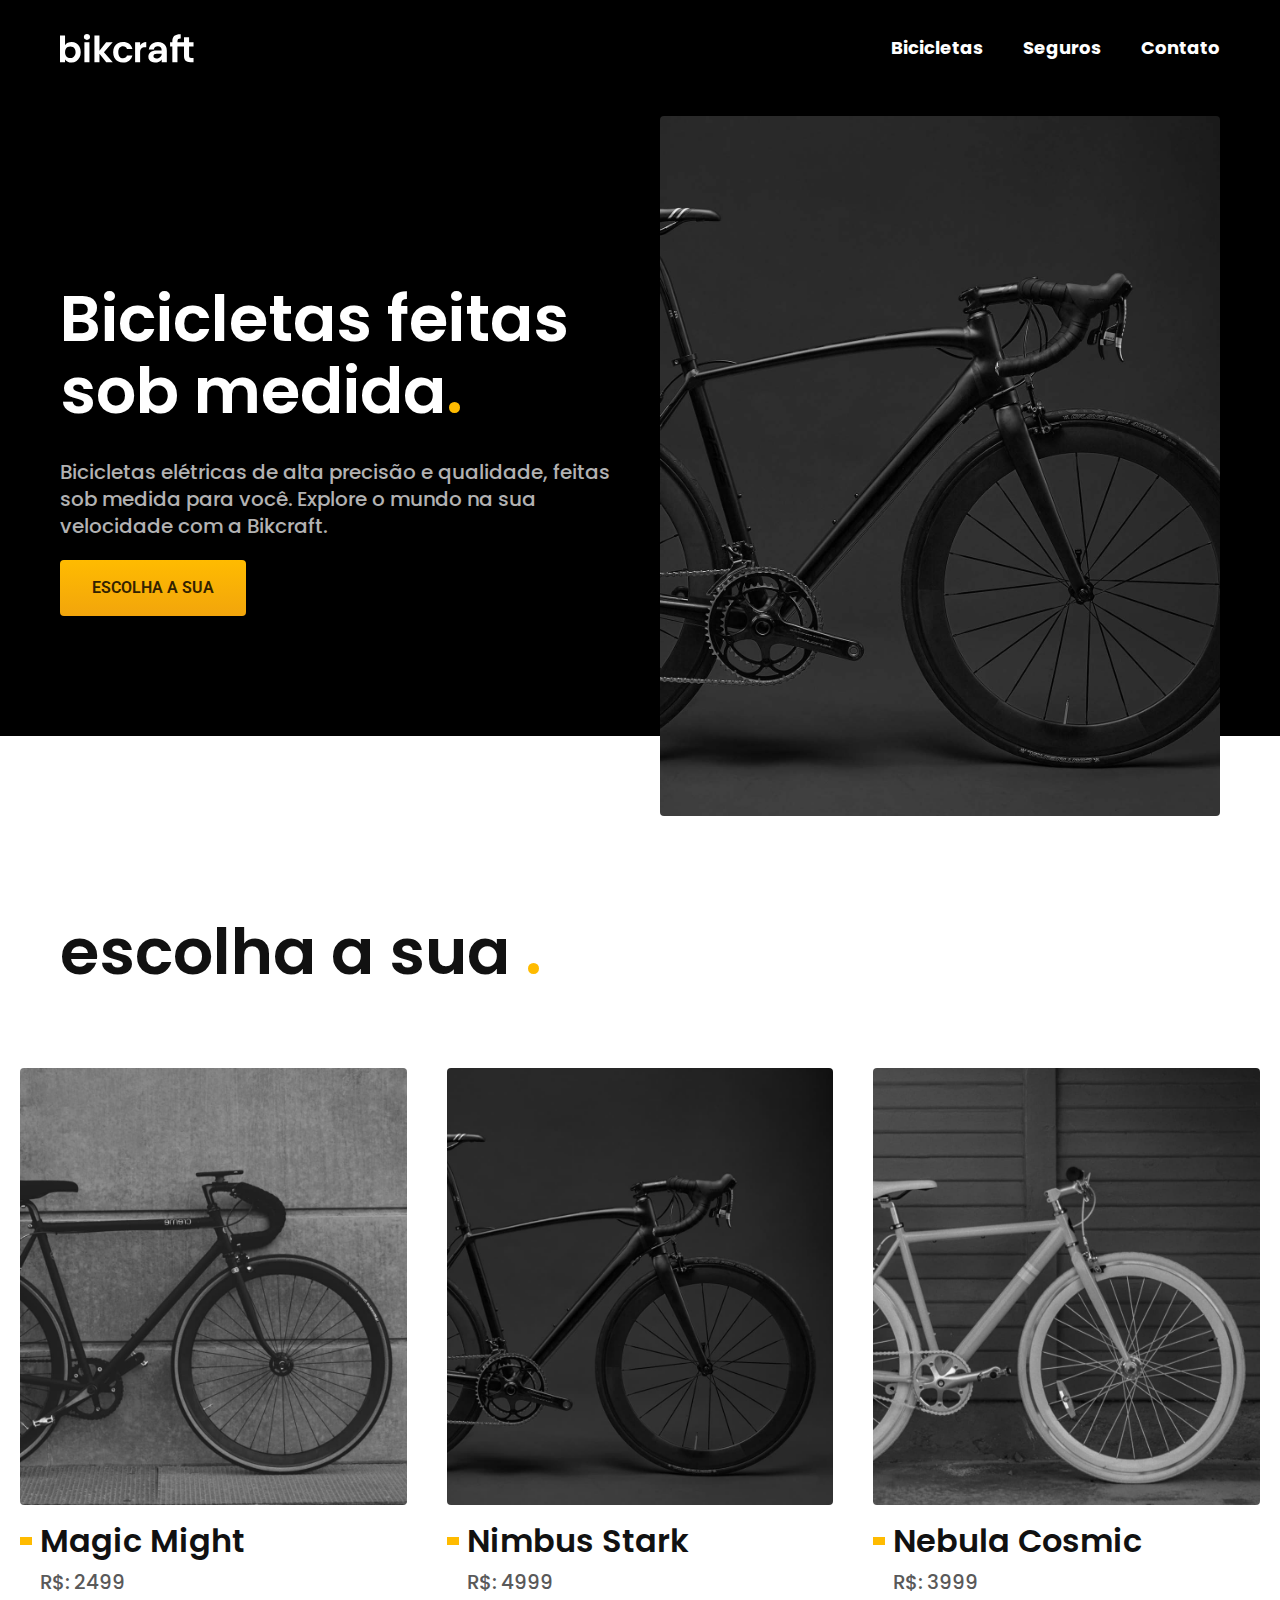
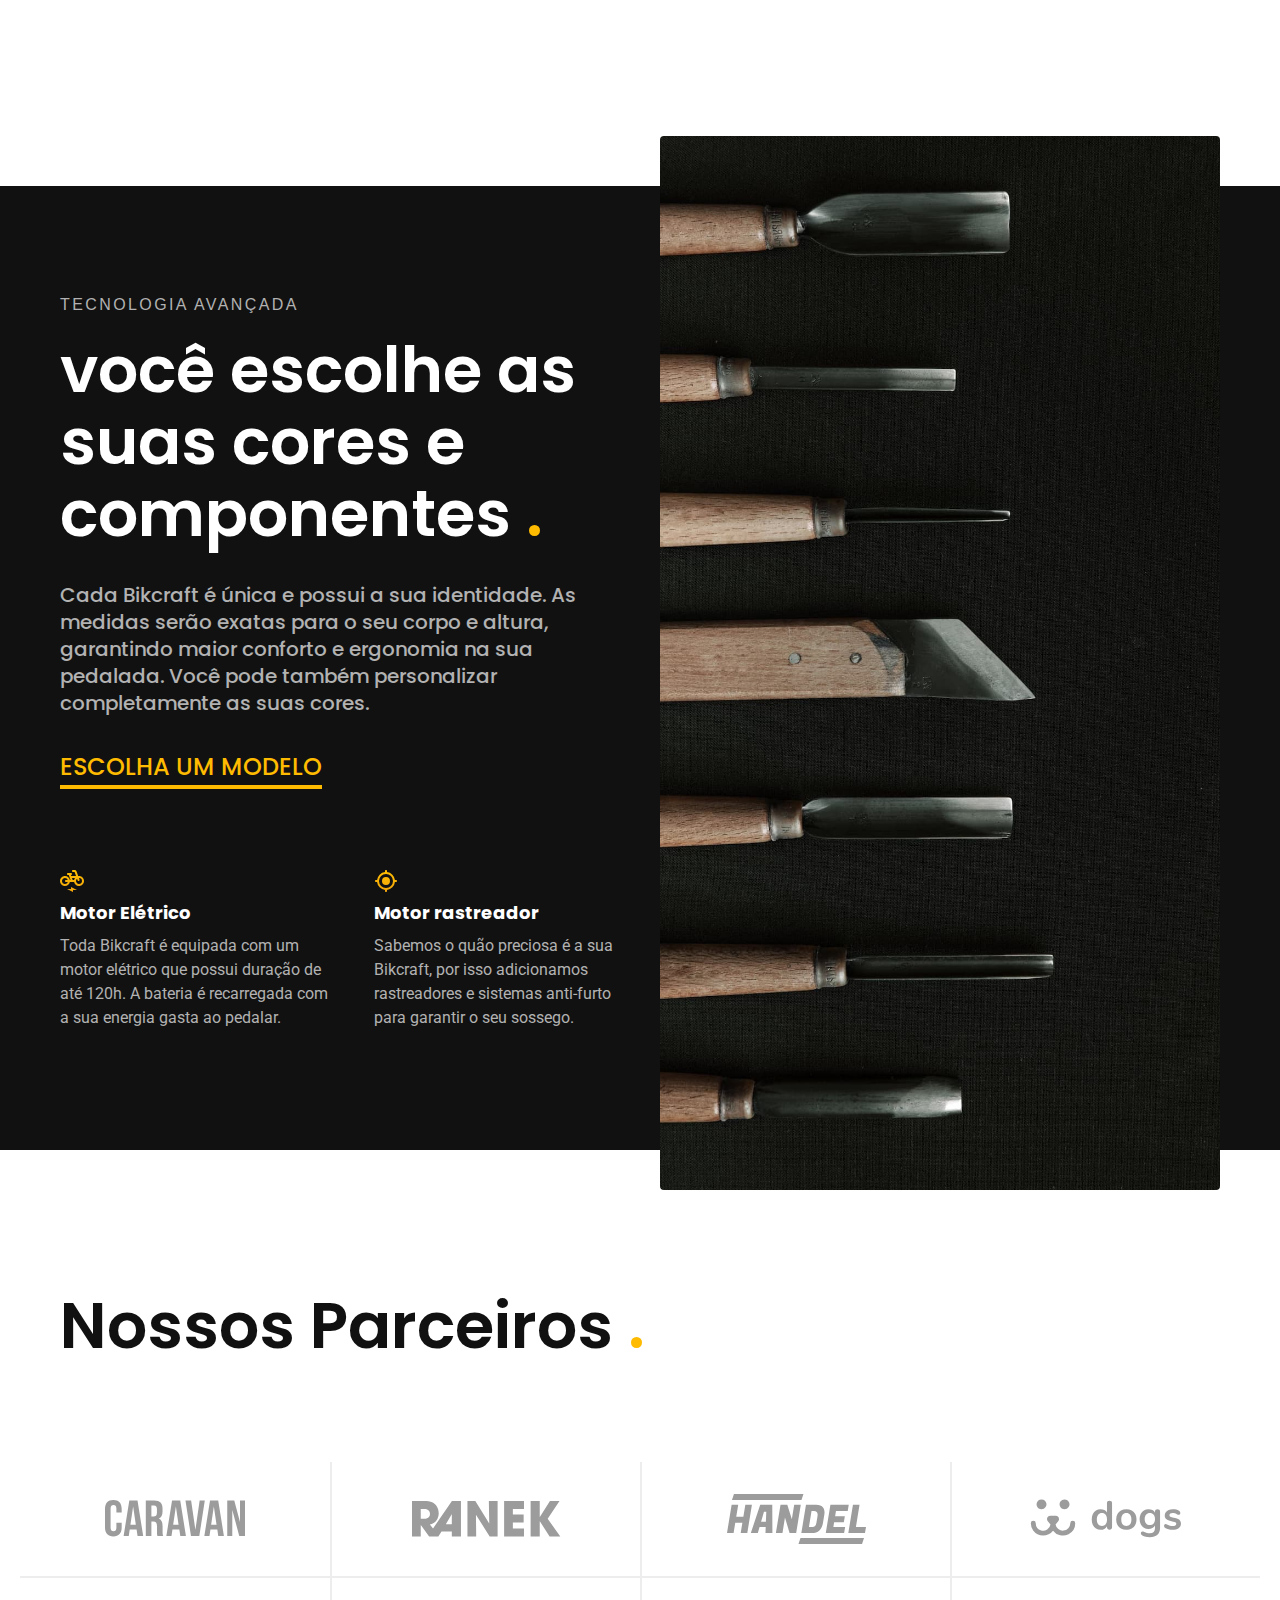
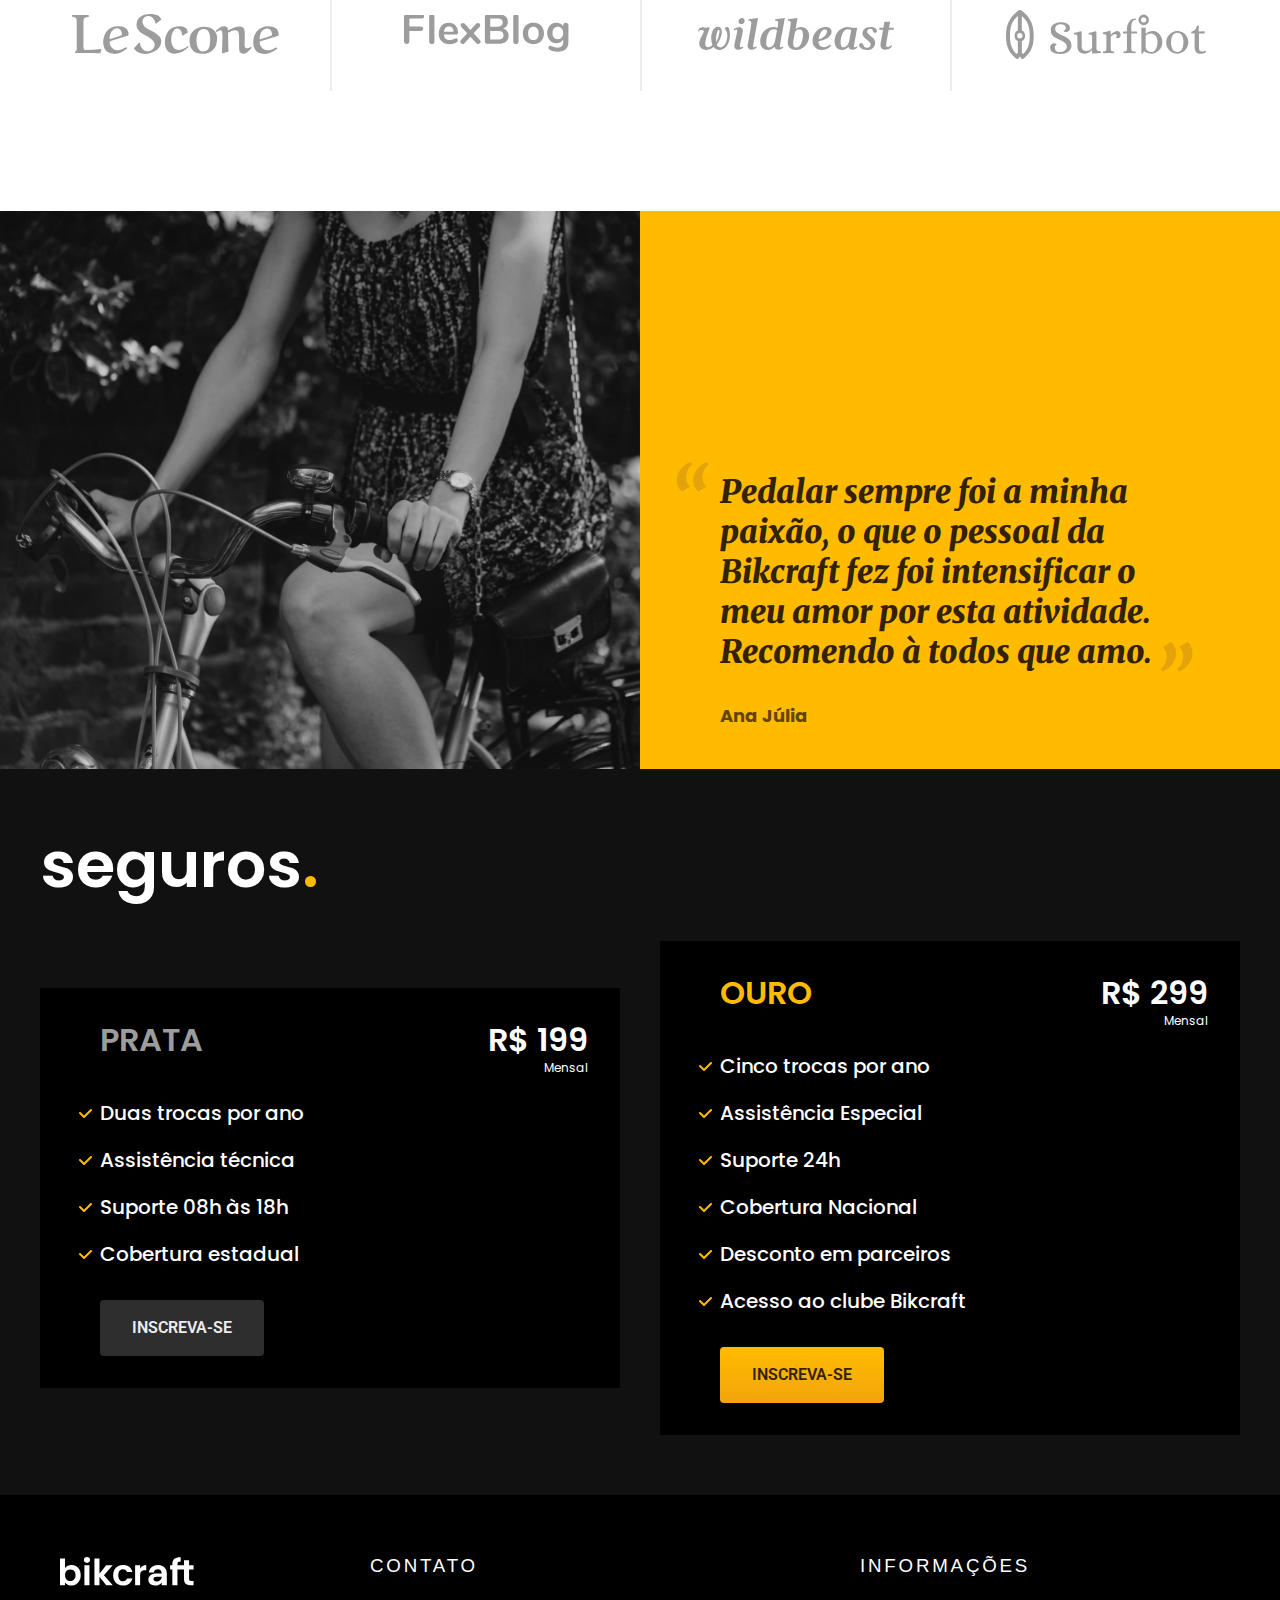
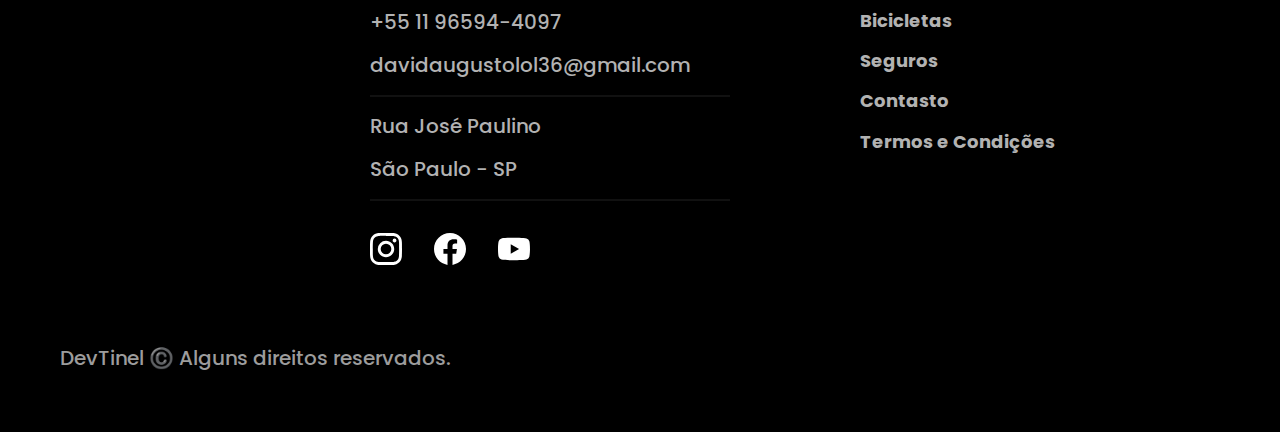
==== index.html @ 31e57b33 "att" ====
<!DOCTYPE html>
  <html lang="pt-BR">
    <head>
      <meta charset="UTF-8" />
      <meta http-equiv="X-UA-Compatible" content="IE=edge" />
      <meta
        name="description"
        content="Bicicletas elétricas de alta precisão e qualidade, feitas sob medida para você. Explore o mundo na sua velocidade com a Bikcraft."
      />
      <meta name="viewport" content="width=device-width, initial-scale=1.0" />
      <title>Bikcraft - Bicicletas Elétricas</title>
      <link rel="stylesheet" href="./css/index.css" />
      <link rel="preconnect" href="https://fonts.googleapis.com" />
      <link rel="preconnect" href="https://fonts.gstatic.com" crossorigin />
      <link
        href="https://fonts.googleapis.com/css2?family=BhuTuka+Expanded+One&family=Fira+Sans:wght@400;700&family=Poppins:wght@400;600&family=Roboto:wght@400;500&family=Sansita+Swashed:wght@500&family=Work+Sans:wght@100&display=swap"
        rel="stylesheet"
      />
      <link rel="preconnect" href="https://fonts.googleapis.com" />
      <link rel="preconnect" href="https://fonts.gstatic.com" crossorigin />
      <link
        href="https://fonts.googleapis.com/css2?family=BhuTuka+Expanded+One&family=Fira+Sans:wght@400;700&family=Merriweather:ital,wght@1,900&family=Poppins:wght@400;600&family=Roboto:wght@400;500&family=Sansita+Swashed:wght@500&family=Work+Sans:wght@100&display=swap"
        rel="stylesheet"
      />
    </head>
    <body>
      <header class="header-bg">
        <div class="header container">
          <a href="index.html"><img src="img/bikcraft.svg" alt="Bikcraft" /></a>
          <nav aria-label="primaria">
            <ul class="header-menu font-1-m cor-0">
              <li><a href="./bicicletas.html">Bicicletas</a></li>
              <li><a href="./seguros.html">Seguros</a></li>
              <li><a href="./contato.html">Contato</a></li>
            </ul>
          </nav>
        </div>
      </header>

    <main class="introducao-bg">
      <div class="introducao container">
        <div class="introducao-conteudo">
          <h1 class="font-1-xxl cor-0">
            Bicicletas feitas sob medida<span class="cor-p1">.</span>
          </h1>
          <p class="font-2-m cor-5">
            Bicicletas elétricas de alta precisão e qualidade, feitas sob medida
            para você. Explore o mundo na sua velocidade com a Bikcraft.
          </p>
          <a class="botao" href="./bicicletas.html">Escolha a sua</a>
        </div>
        <div>
          <img
            src="./img/fotos/introducao.jpg"
            alt="bicicleta elátrica preta"
          />
        </div>
      </div>
    </main>

    <article class="bicicletas-lista">
      <h2 class="font-1-xxl container">
        escolha a sua <span class="cor-p1">.</span>
      </h2>
      <div class="bicicletas-lista-items">
        <ul>
          <a href="./bicicletas/magic.html">
            <li>
              <img src="./img/bicicletas/magic-home.jpg" alt="bike preta" />
            </li>
            <h3 class="font-1-xl">Magic Might</h3>
            <span class="font-2-m cor-8">R$: 2499</span>
          </a>
        </ul>
        <ul>
          <a href="./bicicletas/nimbus.html">
            <li>
              <img src="img/bicicletas/nimbus-home.jpg" alt="bike preta" />
            </li>
            <h3 class="font-1-xl">Nimbus Stark</h3>
            <span class="font-2-m cor-8">R$: 4999</span>
          </a>
        </ul>
        <ul>
          <a href="./bicicletas/nebula.html">
            <li>
              <img src="./img/bicicletas/nebula-home.jpg" alt="bike preta" />
            </li>
            <h3 class="font-1-xl">Nebula Cosmic</h3>
            <span class="font-2-m cor-8">R$: 3999</span>
          </a>
        </ul>
      </div>
    </article>

    <article class="tecnologia-bg">
      <div class="tecnologia container">
        <div class="tecnologia-conteudo">
          <span class="font-2-l-b cor-5">TECNOLOGIA AVANÇADA</span>
          <h2 class="font-1-xxl cor-0">
            você escolhe as suas cores e componentes
            <span class="cor-p1">.</span>
          </h2>
          <p class="font-2-m cor-5">
            Cada Bikcraft é única e possui a sua identidade. As medidas serão
            exatas para o seu corpo e altura, garantindo maior conforto e
            ergonomia na sua pedalada. Você pode também personalizar
            completamente as suas cores.
          </p>
          <a class="link" href="./biciletas.html">ESCOLHA UM MODELO</a>
          <div class="tecnologia-vantagens">
            <div>
              <img src="./img/icones/eletrica.svg" alt="" />
              <h3 class="font-1-m cor-0">Motor Elétrico</h3>
              <p class="font-2-s cor-5">
                Toda Bikcraft é equipada com um motor elétrico que possui
                duração de até 120h. A bateria é recarregada com a sua energia
                gasta ao pedalar.
              </p>
            </div>
            <div>
              <img src="./img/icones/rastreador.svg" alt="" />
              <h3 class="font-1-m cor-0">Motor rastreador</h3>
              <p class="font-2-s cor-5">
                Sabemos o quão preciosa é a sua Bikcraft, por isso adicionamos
                rastreadores e sistemas anti-furto para garantir o seu sossego.
              </p>
            </div>
          </div>
        </div>
        <div class="tecnologia-imagem">
          <img src="./img/fotos/tecnologia.jpg" alt="" />
        </div>
      </div>
    </article>

    <section class="parceiros" aria-label="nossos parceiros">
      <h2 class="font-1-xxl container">
        Nossos Parceiros <span class="cor-p1">.</span>
      </h2>
      <ul class="parceiros">
        <li><img src="img/parceiros/caravan.svg" alt="caravan" /></li>
        <li><img src="img/parceiros/ranek.svg" alt="ranek" /></li>
        <li><img src="img/parceiros/handel.svg" alt="handel" /></li>
        <li><img src="img/parceiros/dogs.svg" alt="dogs" /></li>
        <li><img src="img/parceiros/lescone.svg" alt="lescone" /></li>
        <li><img src="img/parceiros/flexblog.svg" alt="flexblog" /></li>
        <li><img src="img/parceiros/wildbeast.svg" alt="wildbeast" /></li>
        <li><img src="img/parceiros/surfbot.svg" alt="surfbot" /></li>
      </ul>
    </section>

    <section aria-label="Depoimento">
      <div class="depoimento">
        <img
          src="img/fotos/depoimento.jpg"
          alt="Pessoa pedalando uma bicileta bikcraft"
        />
        <div class="depoimento-conteudo">
          <blockquote class="font-1-xl cor-p5">
            <p>
              Pedalar sempre foi a minha paixão, o que o pessoal da Bikcraft fez
              foi intensificar o meu amor por esta atividade. Recomendo à todos
              que amo.
            </p>
          </blockquote>
          <span class="font-1-m-b cor-p4">Ana Júlia</span>
        </div>
      </div>
    </section>

    <article class="seguros-bg">
      <div class="seguros container">
        <h2 class="font-1-xxl cor-0">seguros<span class="cor-p1">.</span></h2>
        <div class="seguros-item">
          <h3 class="font-1-xl cor-6">PRATA</h3>
          <span class="font-1-xl cor-0"
            >R$ 199 <span class="font-1-xs">Mensal</span></span
          >
          <ul class="font-2-m cor-0">
            <li>Duas trocas por ano</li>
            <li>Assistência técnica</li>
            <li>Suporte 08h às 18h</li>
            <li>Cobertura estadual</li>
          </ul>
          <a class="botao secundario" href="./orcamento.html">Inscreva-se</a>
        </div>
        <div class="seguros-item">
          <h3 class="font-1-xl cor-p1">OURO</h3>
          <span class="font-1-xl cor-0"
            >R$ 299 <span class="font-1-xs">Mensal</span></span
          >
          <ul class="font-2-m cor-0">
            <li>Cinco trocas por ano</li>
            <li>Assistência Especial</li>
            <li>Suporte 24h</li>
            <li>Cobertura Nacional</li>
            <li>Desconto em parceiros</li>
            <li>Acesso ao clube Bikcraft</li>
          </ul>
          <a class="botao" href="./orcamento.html">Inscreva-se</a>
        </div>
      </div>
    </article>

    <footer class="footer-bg">
      <div div class="footer container">
        <img src="img/bikcraft.svg" alt="bikcraft" />

        <div class="footer-contato">
          <h3 class="font-2-l-b cor-0">Contato</h3>
          <ul class="cor-5 font-2-m">
            <li><a href="tel:+5511965944097">+55 11 96594-4097</a></li>
            <li>
              <a href="mailto:davidaugustolol36@gmail.com"
                >davidaugustolol36@gmail.com</a
              >
            </li>
            <li>Rua José Paulino</li>
            <li>São Paulo - SP</li>
          </ul>

          <div class="footer-redes">
            <a href="">
              <img src="./img/redes/instagram.svg" alt="instagram" />
            </a>
            <a href="">
              <img src="./img/redes/facebook.svg" alt="facebook" />
            </a>
            <a href="">
              <img src="./img/redes/youtube.svg" alt="youtube" />
            </a>
          </div>
        </div>
        
        <div class="footer-informacoes">
          <h3 class="font-2-l-b cor-0">Informações</h3>
          <nav>
            <ul class="font-1-m cor-5">
              <li><a href=".bicicletas.html">Bicicletas</a></li>
              <li><a href="./seguros.html">Seguros</a></li>
              <li><a href="./contato.html">Contasto</a></li>
              <li><a href="./termos.html">Termos e Condições</a></li>
              
            </ul>
          </nav>
        </div>
        <p class="font-2-m cor-6 footer-copy">
          DevTinel ©️ Alguns direitos reservados.
        </p>
      </div>    
    </footer>
  </body>
</html>
---- css/index.css ----
/* resets globais */
@import "./global/global.css";

@import "./ultilitarios/tipografia.css";

/* css header */
@import "global/header.css";

/* css introdução */
@import "./home/introducao.css";

/* css componentes */
@import "./ultilitarios/componentes.css";

@import "./ultilitarios/cores.css";

@import "./bicicletas/bicibletas-lista.css";

@import "./home/tecnologia.css";

@import "./home/parceiros.css";

@import "./home/depoimento.css";

@import "./seguros/seguros.css";

@import "./global/footer.css";

@import "./termos/termos.css";

@import "./bicicletas/bicicletas.css";
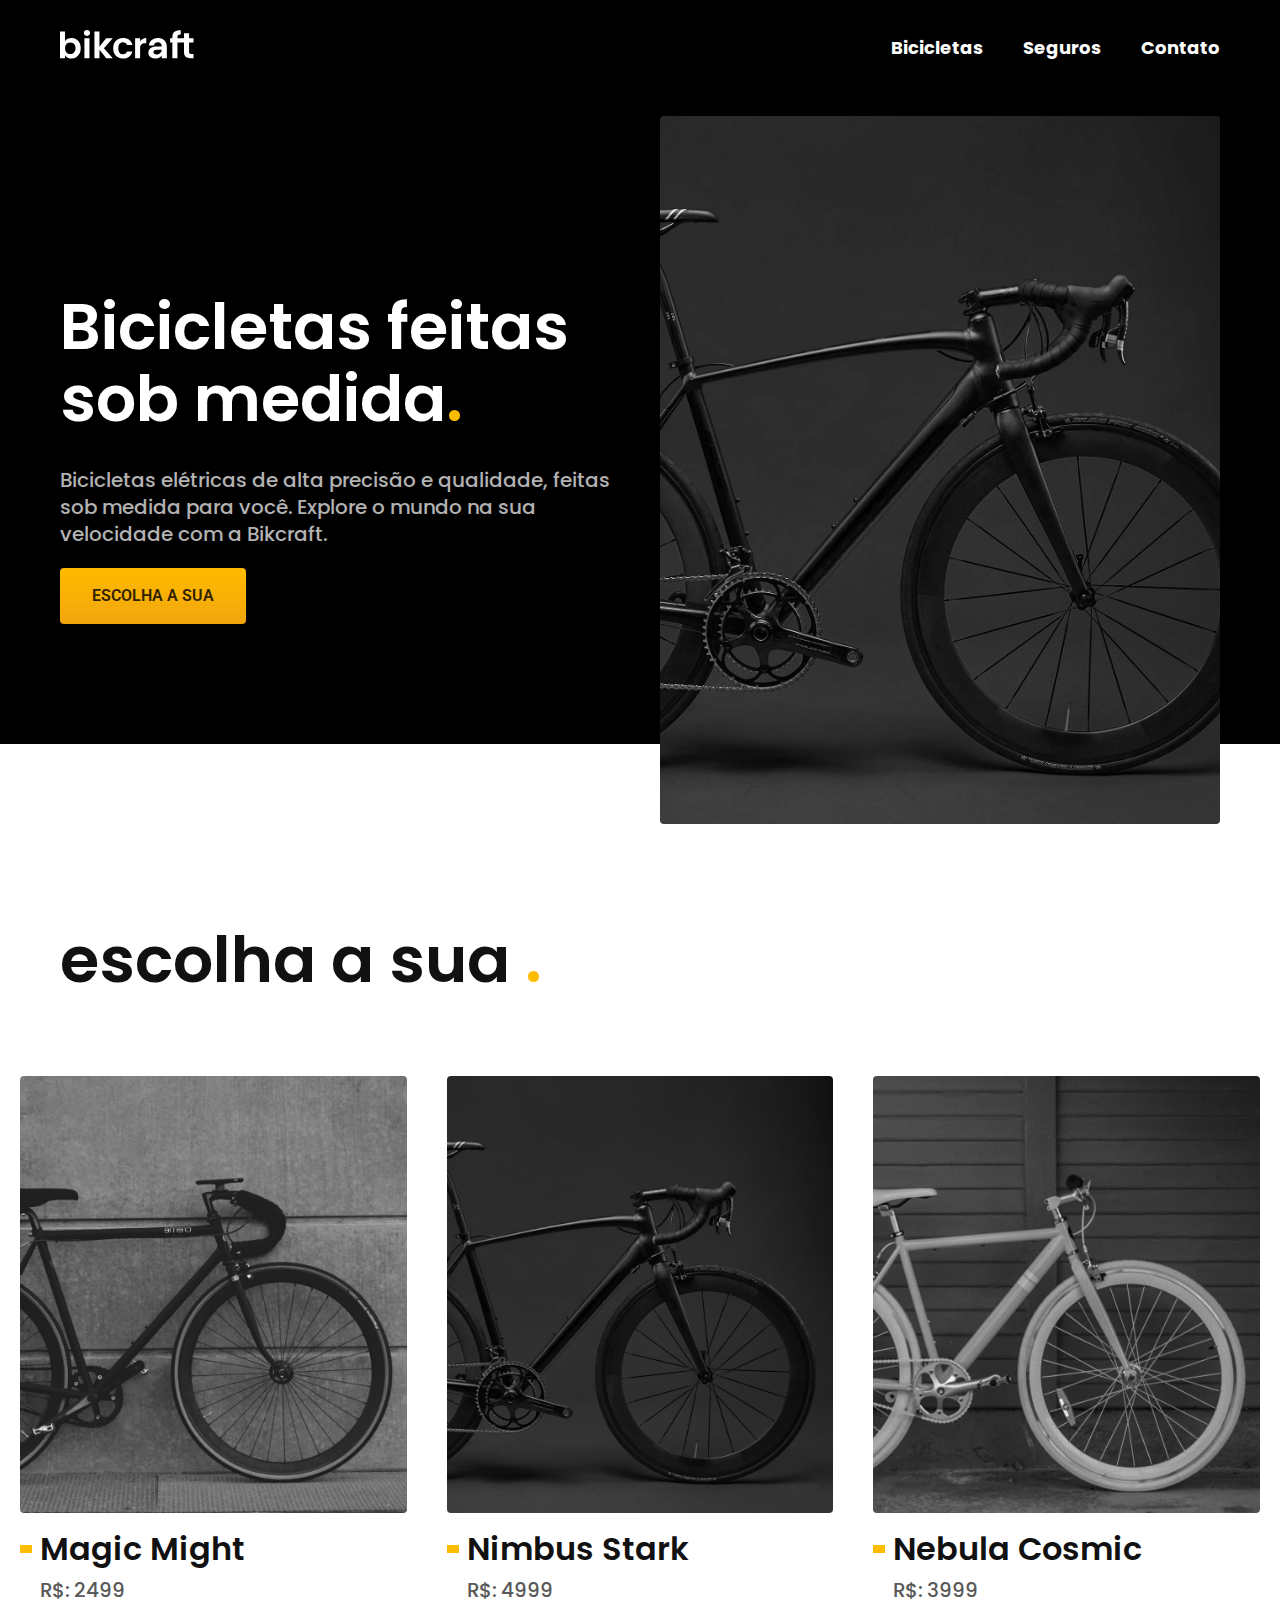
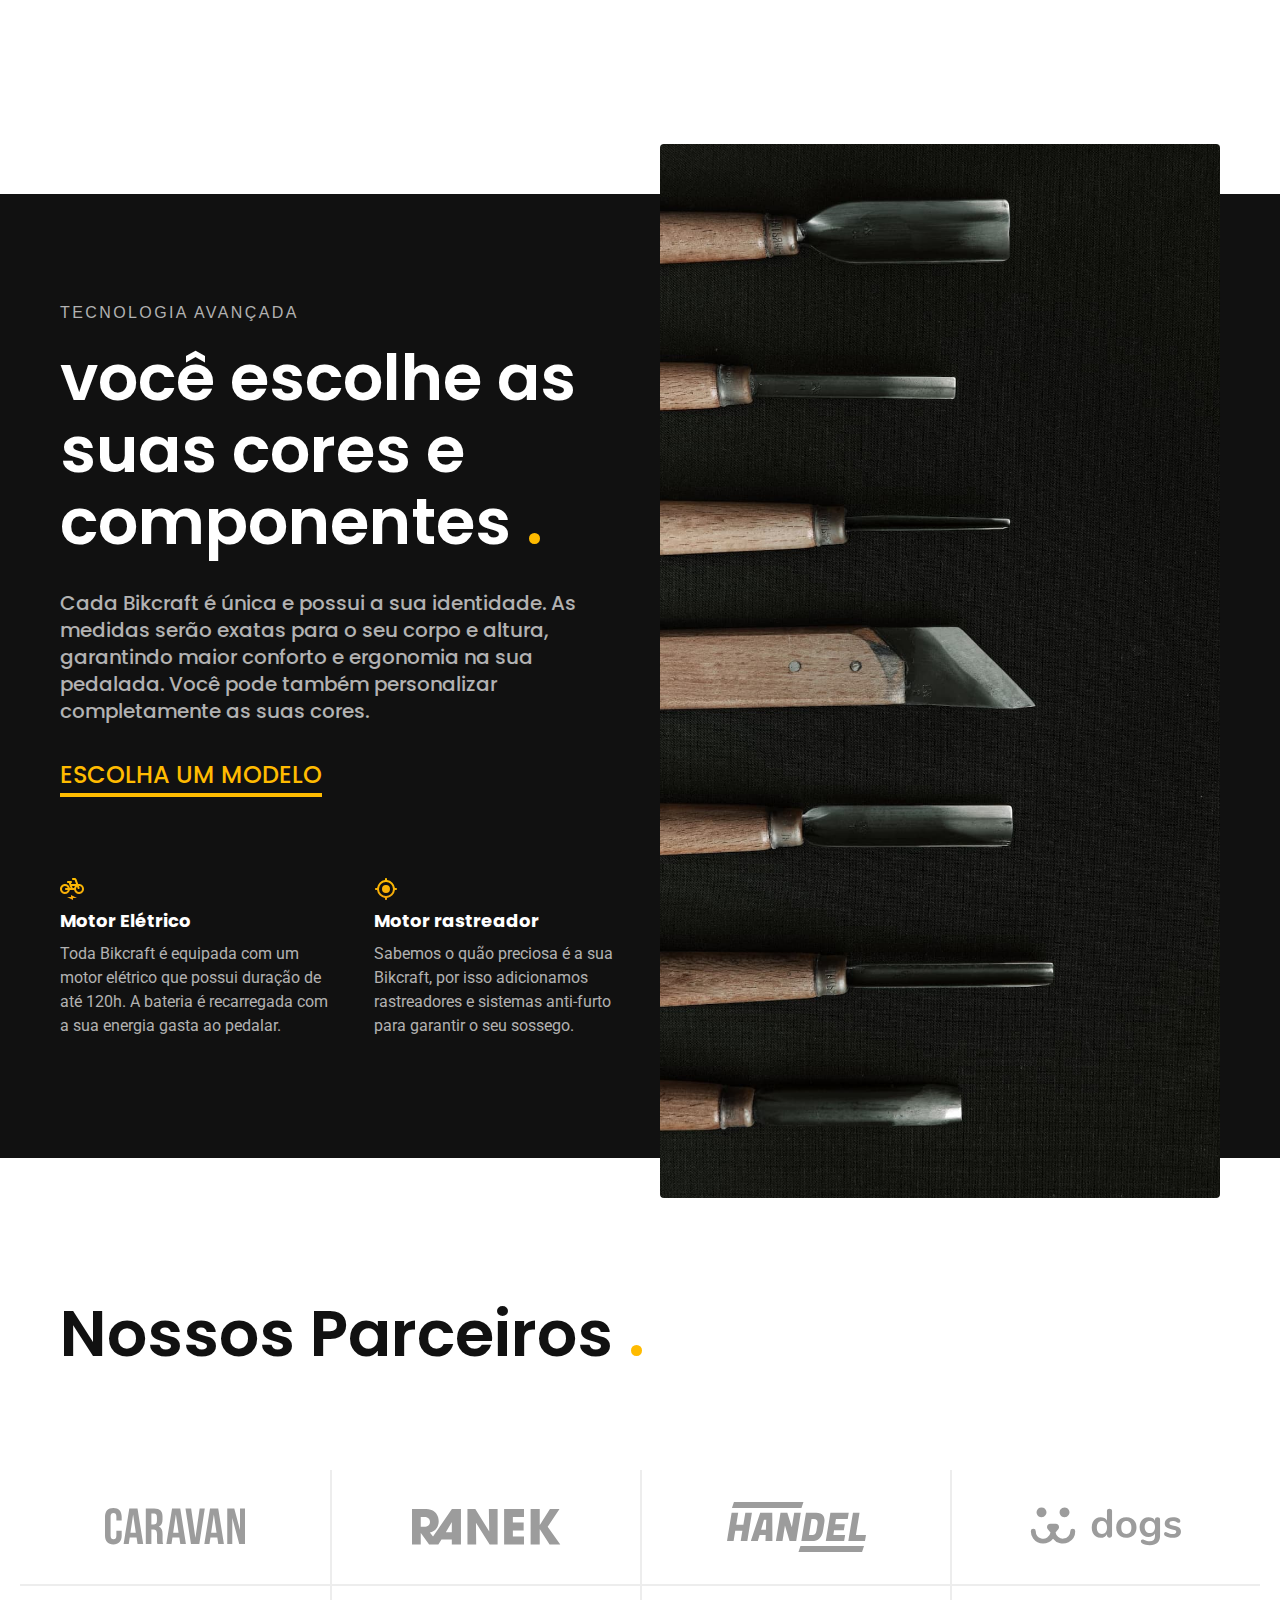
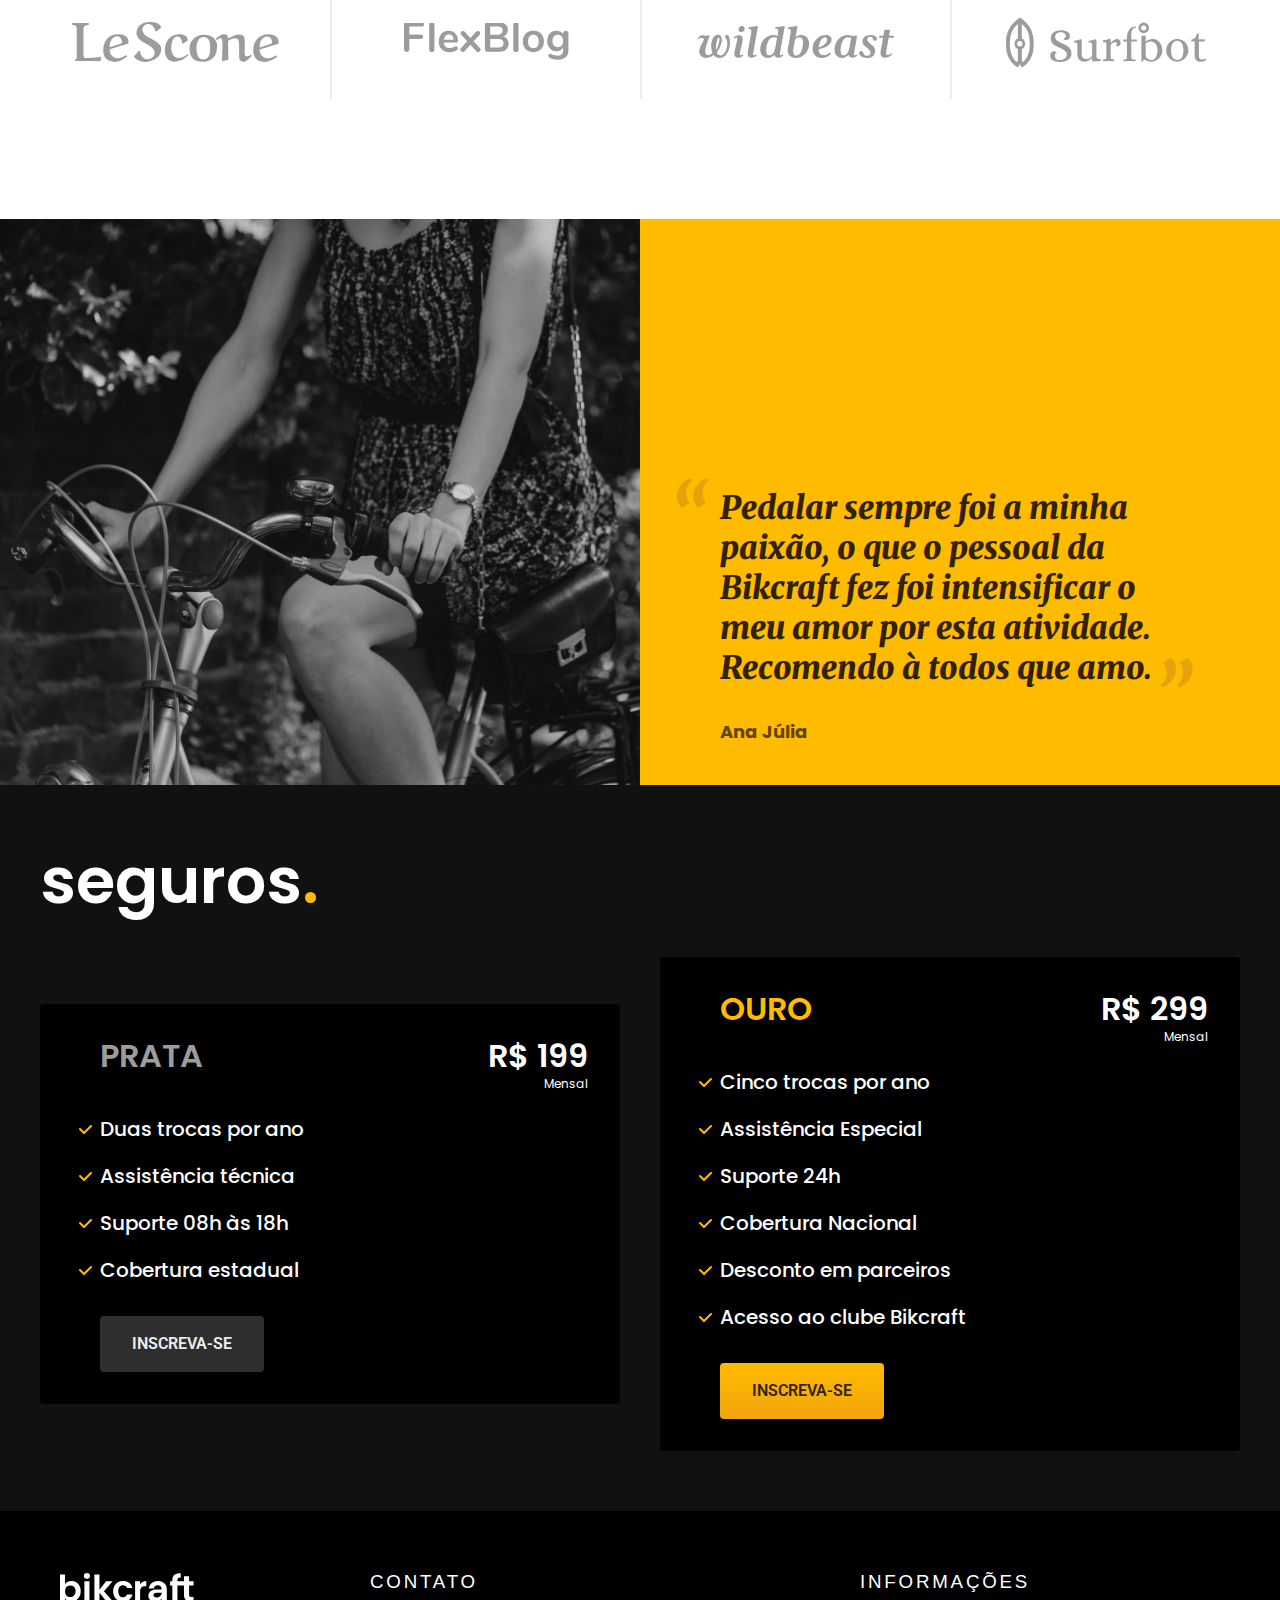
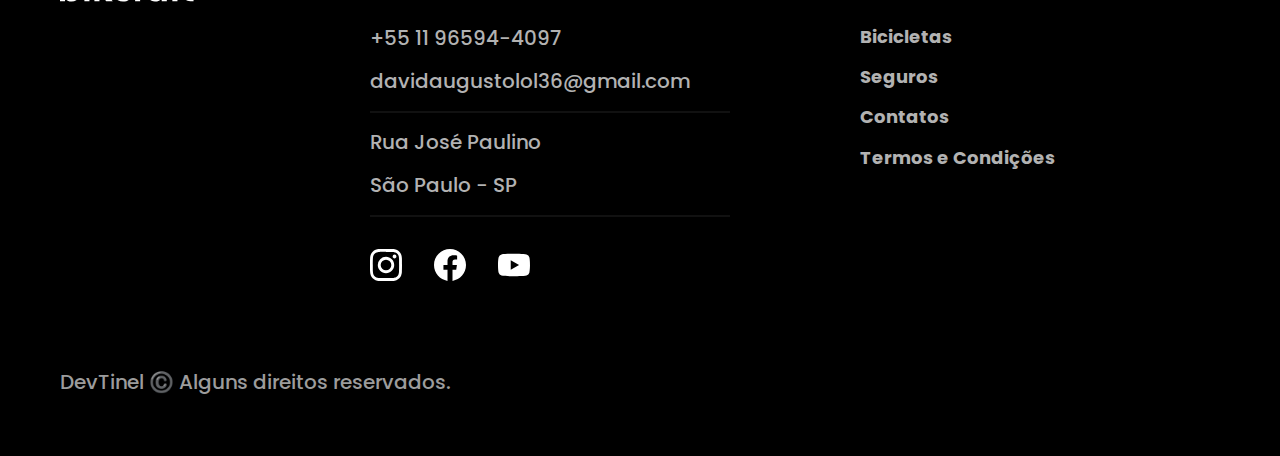
==== commit b30d8b41: "bicicleta" ====
--- a/index.html
+++ b/index.html
@@ -237,9 +237,9 @@
           <h3 class="font-2-l-b cor-0">Informações</h3>
           <nav>
             <ul class="font-1-m cor-5">
-              <li><a href=".bicicletas.html">Bicicletas</a></li>
+              <li><a href="bicicletas.html">Bicicletas</a></li>
               <li><a href="./seguros.html">Seguros</a></li>
-              <li><a href="./contato.html">Contasto</a></li>
+              <li><a href="./contato.html">Contatos</a></li>
               <li><a href="./termos.html">Termos e Condições</a></li>
               
             </ul>
--- a/css/index.css
+++ b/css/index.css
@@ -29,3 +29,9 @@
 @import "./termos/termos.css";
 
 @import "./bicicletas/bicicletas.css";
+
+@import "seguros/vantagens.css";
+
+@import "seguros/perguntas.css";
+
+@import "../css/bicicleta/bicicleta.css"
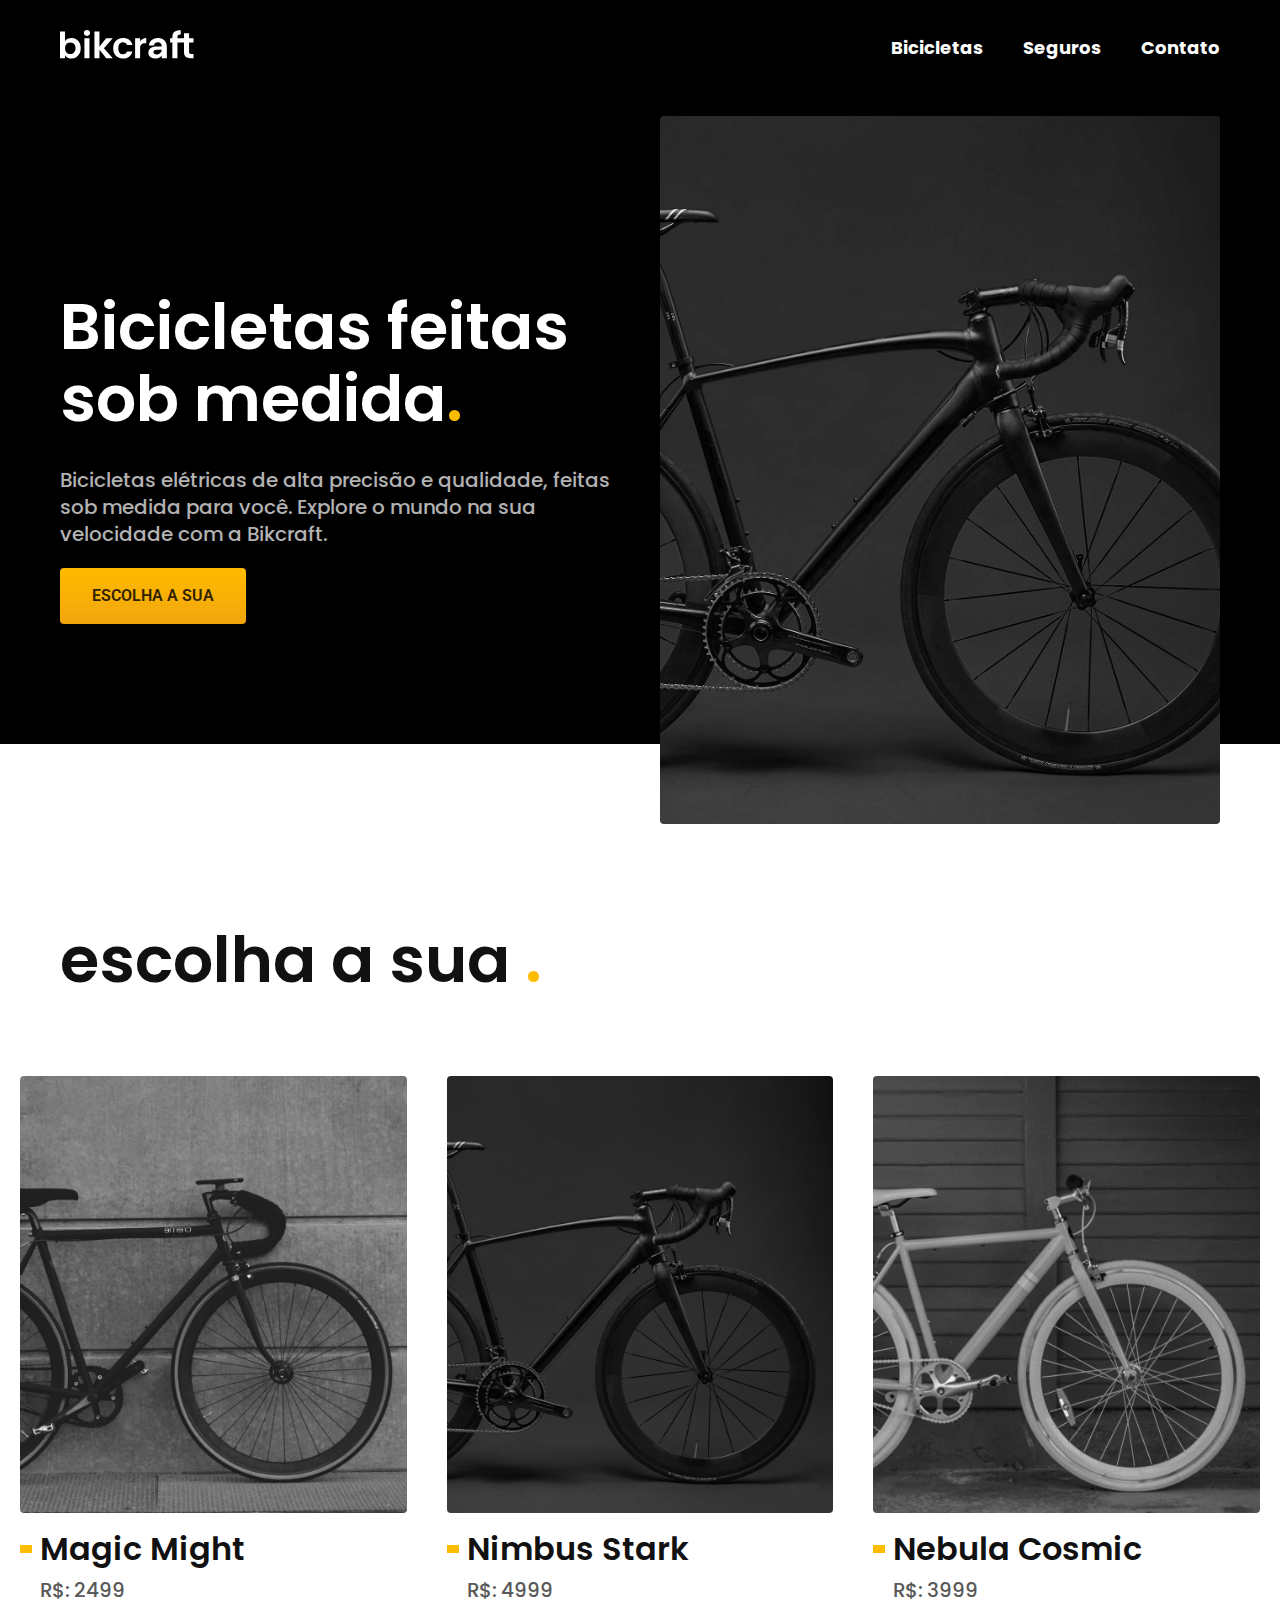
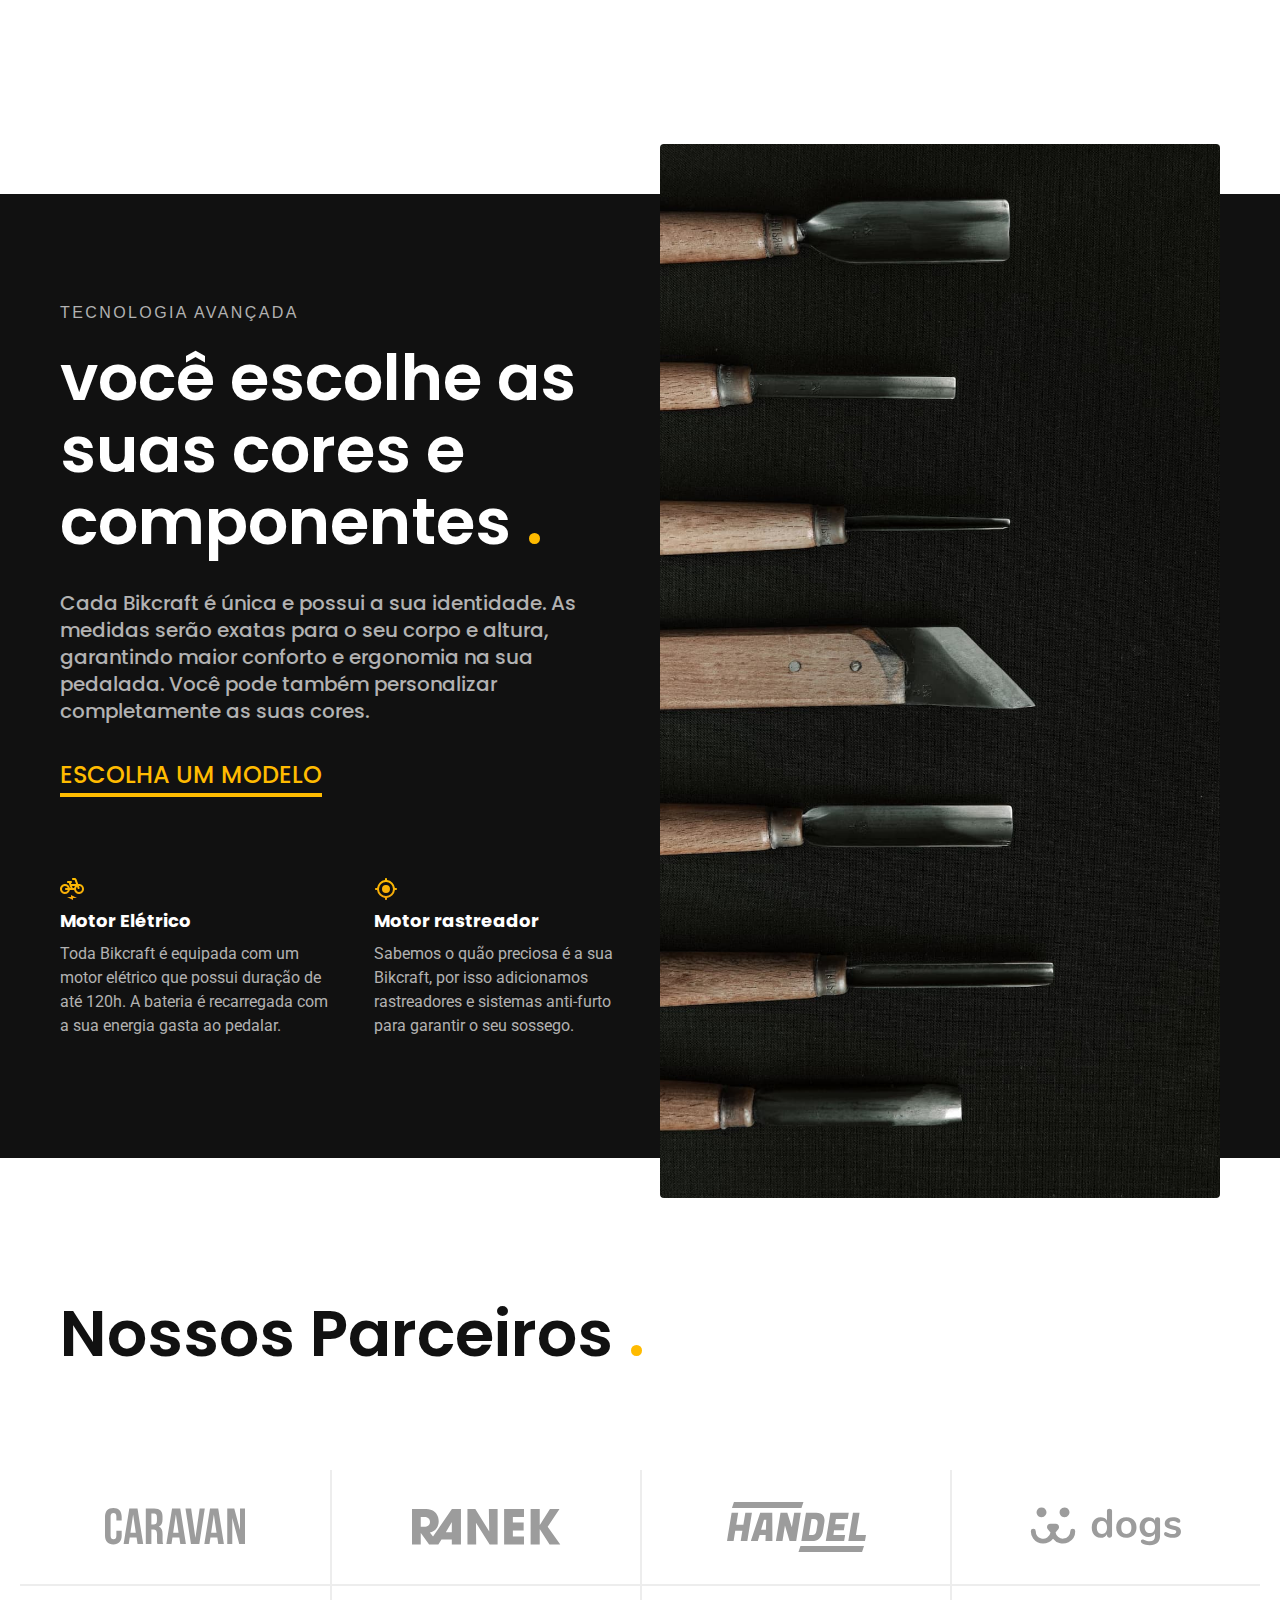
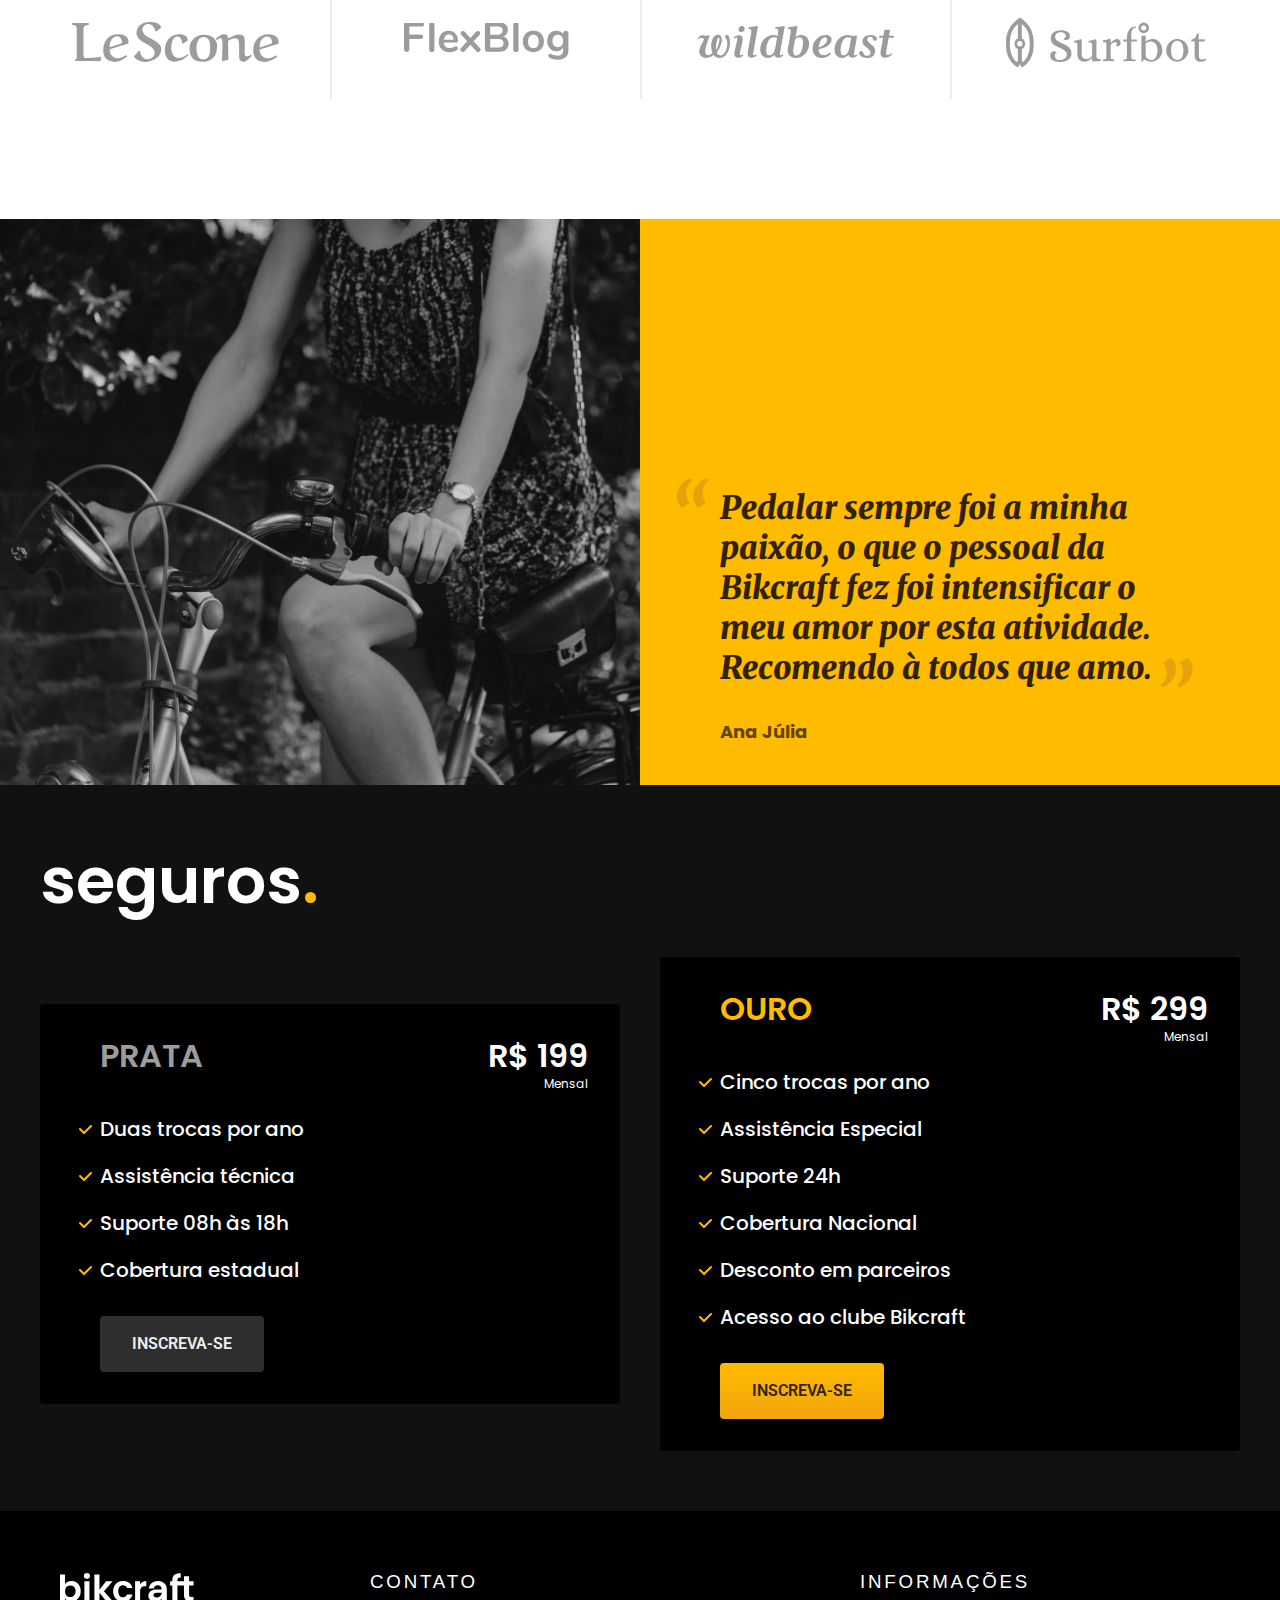
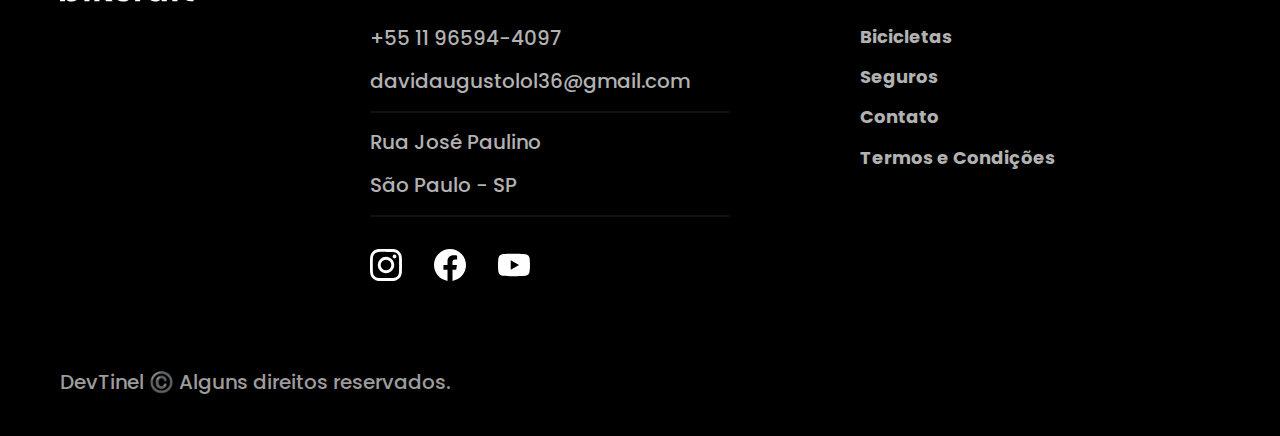
==== commit 3fb9aacb: "contato" ====
--- a/index.html
+++ b/index.html
@@ -64,7 +64,7 @@
       </h2>
       <div class="bicicletas-lista-items">
         <ul>
-          <a href="./bicicletas/magic.html">
+          <a href="./bicibletas/magic.html">
             <li>
               <img src="./img/bicicletas/magic-home.jpg" alt="bike preta" />
             </li>
@@ -73,7 +73,7 @@
           </a>
         </ul>
         <ul>
-          <a href="./bicicletas/nimbus.html">
+          <a href="./bicibletas/nimbus.html">
             <li>
               <img src="img/bicicletas/nimbus-home.jpg" alt="bike preta" />
             </li>
@@ -82,9 +82,9 @@
           </a>
         </ul>
         <ul>
-          <a href="./bicicletas/nebula.html">
-            <li>
-              <img src="./img/bicicletas/nebula-home.jpg" alt="bike preta" />
+          <a href="./bicibletas/nebula.html">
+            <li>
+              <img src="./img/bicicletas/nebula-home.jpg" alt="bike branca" />
             </li>
             <h3 class="font-1-xl">Nebula Cosmic</h3>
             <span class="font-2-m cor-8">R$: 3999</span>
@@ -107,7 +107,7 @@
             ergonomia na sua pedalada. Você pode também personalizar
             completamente as suas cores.
           </p>
-          <a class="link" href="./biciletas.html">ESCOLHA UM MODELO</a>
+          <a class="link" href="./bicicletas.html">ESCOLHA UM MODELO</a>
           <div class="tecnologia-vantagens">
             <div>
               <img src="./img/icones/eletrica.svg" alt="" />
@@ -239,7 +239,7 @@
             <ul class="font-1-m cor-5">
               <li><a href="bicicletas.html">Bicicletas</a></li>
               <li><a href="./seguros.html">Seguros</a></li>
-              <li><a href="./contato.html">Contatos</a></li>
+              <li><a href="./contato.html">Contato</a></li>
               <li><a href="./termos.html">Termos e Condições</a></li>
               
             </ul>
--- a/css/index.css
+++ b/css/index.css
@@ -1,37 +1,36 @@
 /* resets globais */
 @import "./global/global.css";
-
-@import "./ultilitarios/tipografia.css";
-
-/* css header */
+@import "./global/footer.css";
 @import "global/header.css";
 
-/* css introdução */
-@import "./home/introducao.css";
+/* css componentes */
+@import "./ultilitarios/tipografia.css";
+@import "./ultilitarios/componentes.css";
+@import "./ultilitarios/cores.css";
+@import "./ultilitarios/formulario.css";
 
-/* css componentes */
-@import "./ultilitarios/componentes.css";
-
-@import "./ultilitarios/cores.css";
-
+/* bicicletas - listas */
 @import "./bicicletas/bicibletas-lista.css";
 
+/* Home */
+@import "./home/introducao.css";
 @import "./home/tecnologia.css";
-
 @import "./home/parceiros.css";
-
 @import "./home/depoimento.css";
 
-@import "./seguros/seguros.css";
-
-@import "./global/footer.css";
-
+/* termos */
 @import "./termos/termos.css";
 
+/* Bicicleta */
 @import "./bicicletas/bicicletas.css";
+@import "../css/bicicleta/bicicleta.css";
+@import "./bicicleta/seguro.css";
 
+/* seguros */
+@import "./seguros/seguros.css";
 @import "seguros/vantagens.css";
-
 @import "seguros/perguntas.css";
 
-@import "../css/bicicleta/bicicleta.css"
+/* contato */
+@import './contato/contato.css';
+@import './contato/lojas.css'
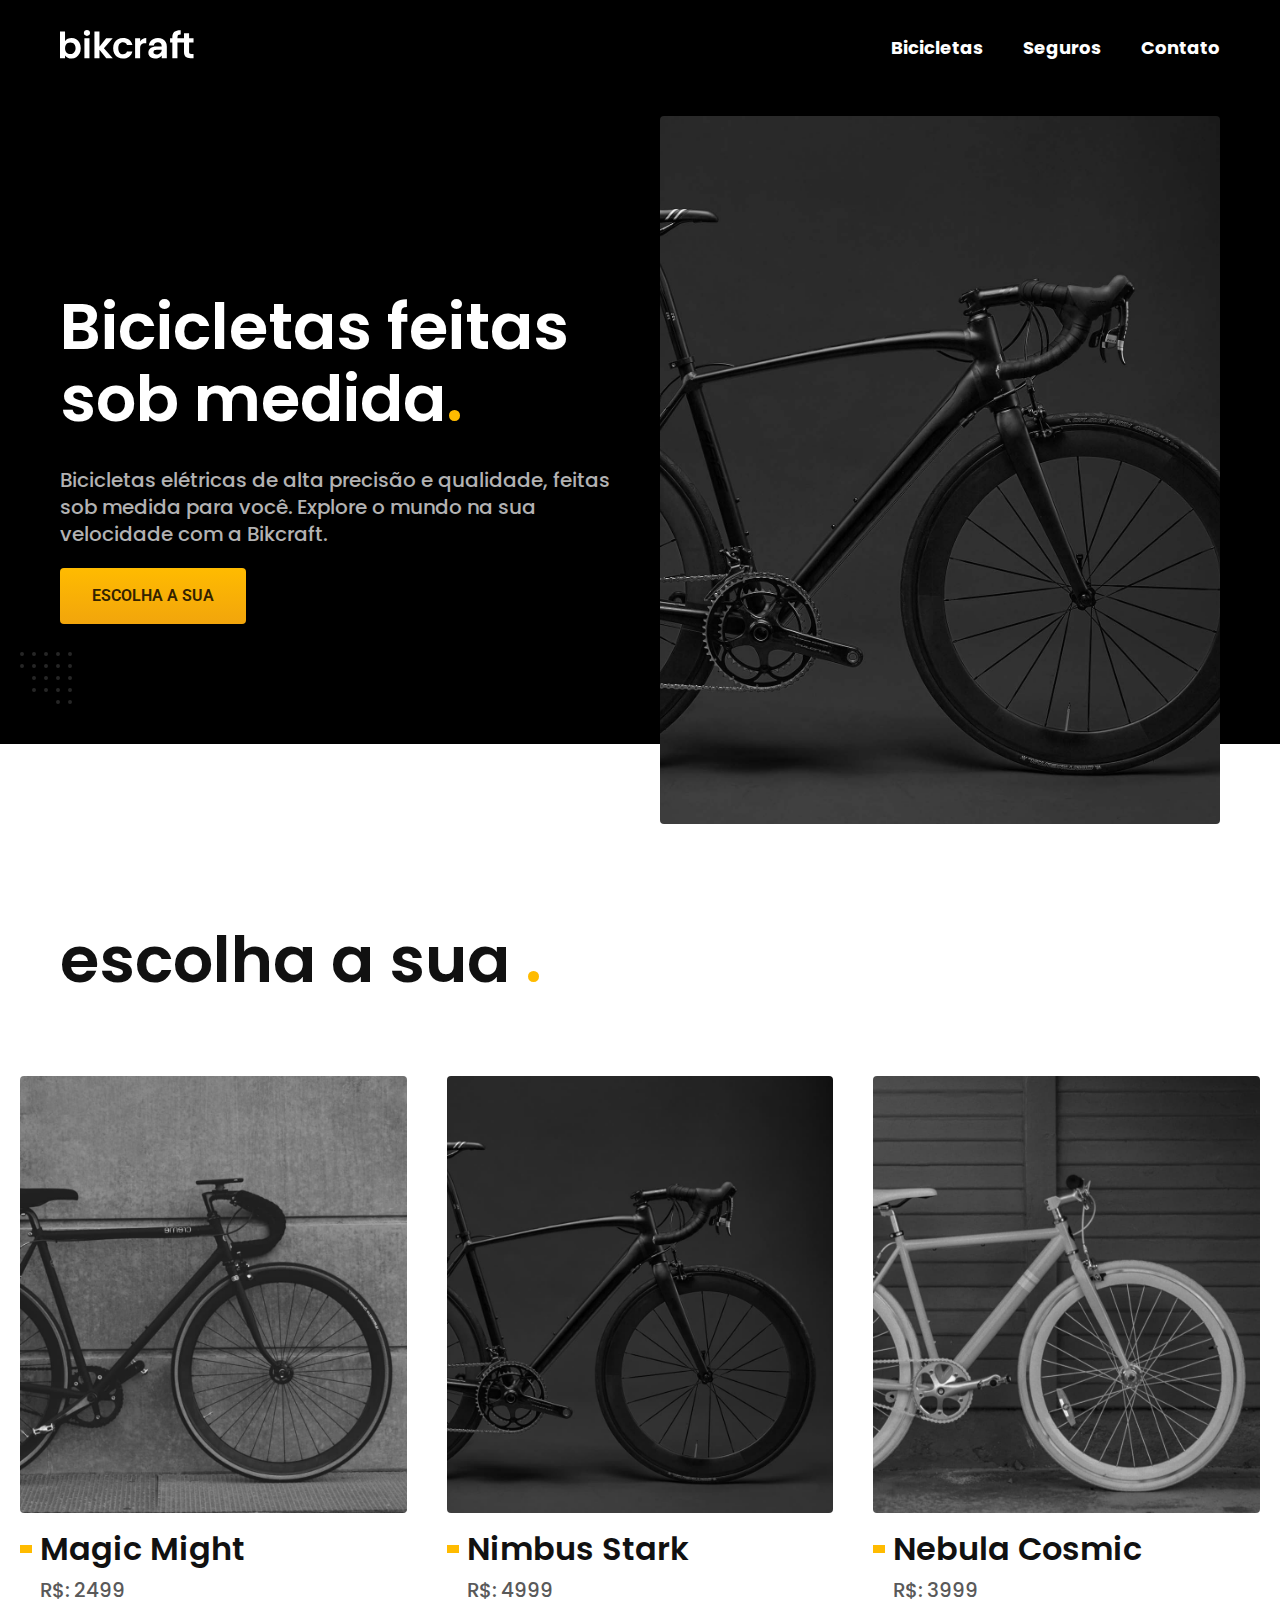
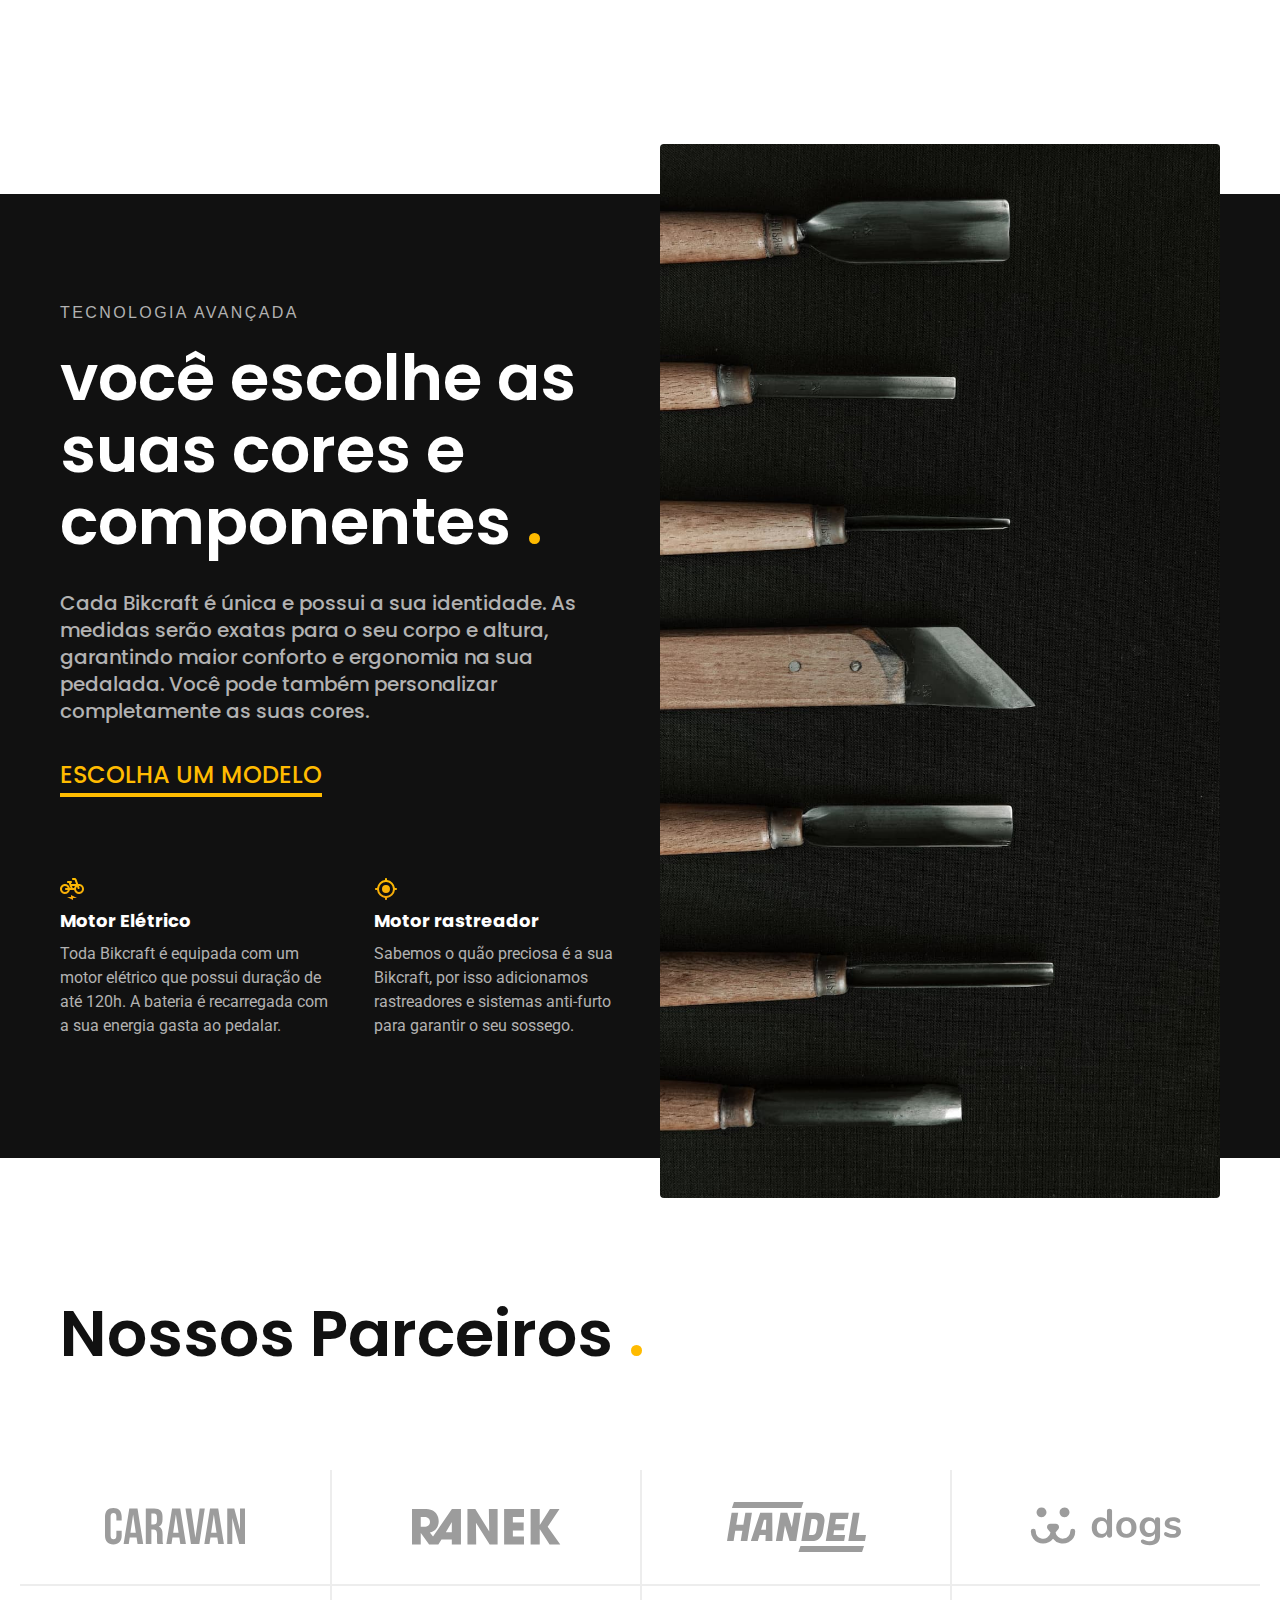
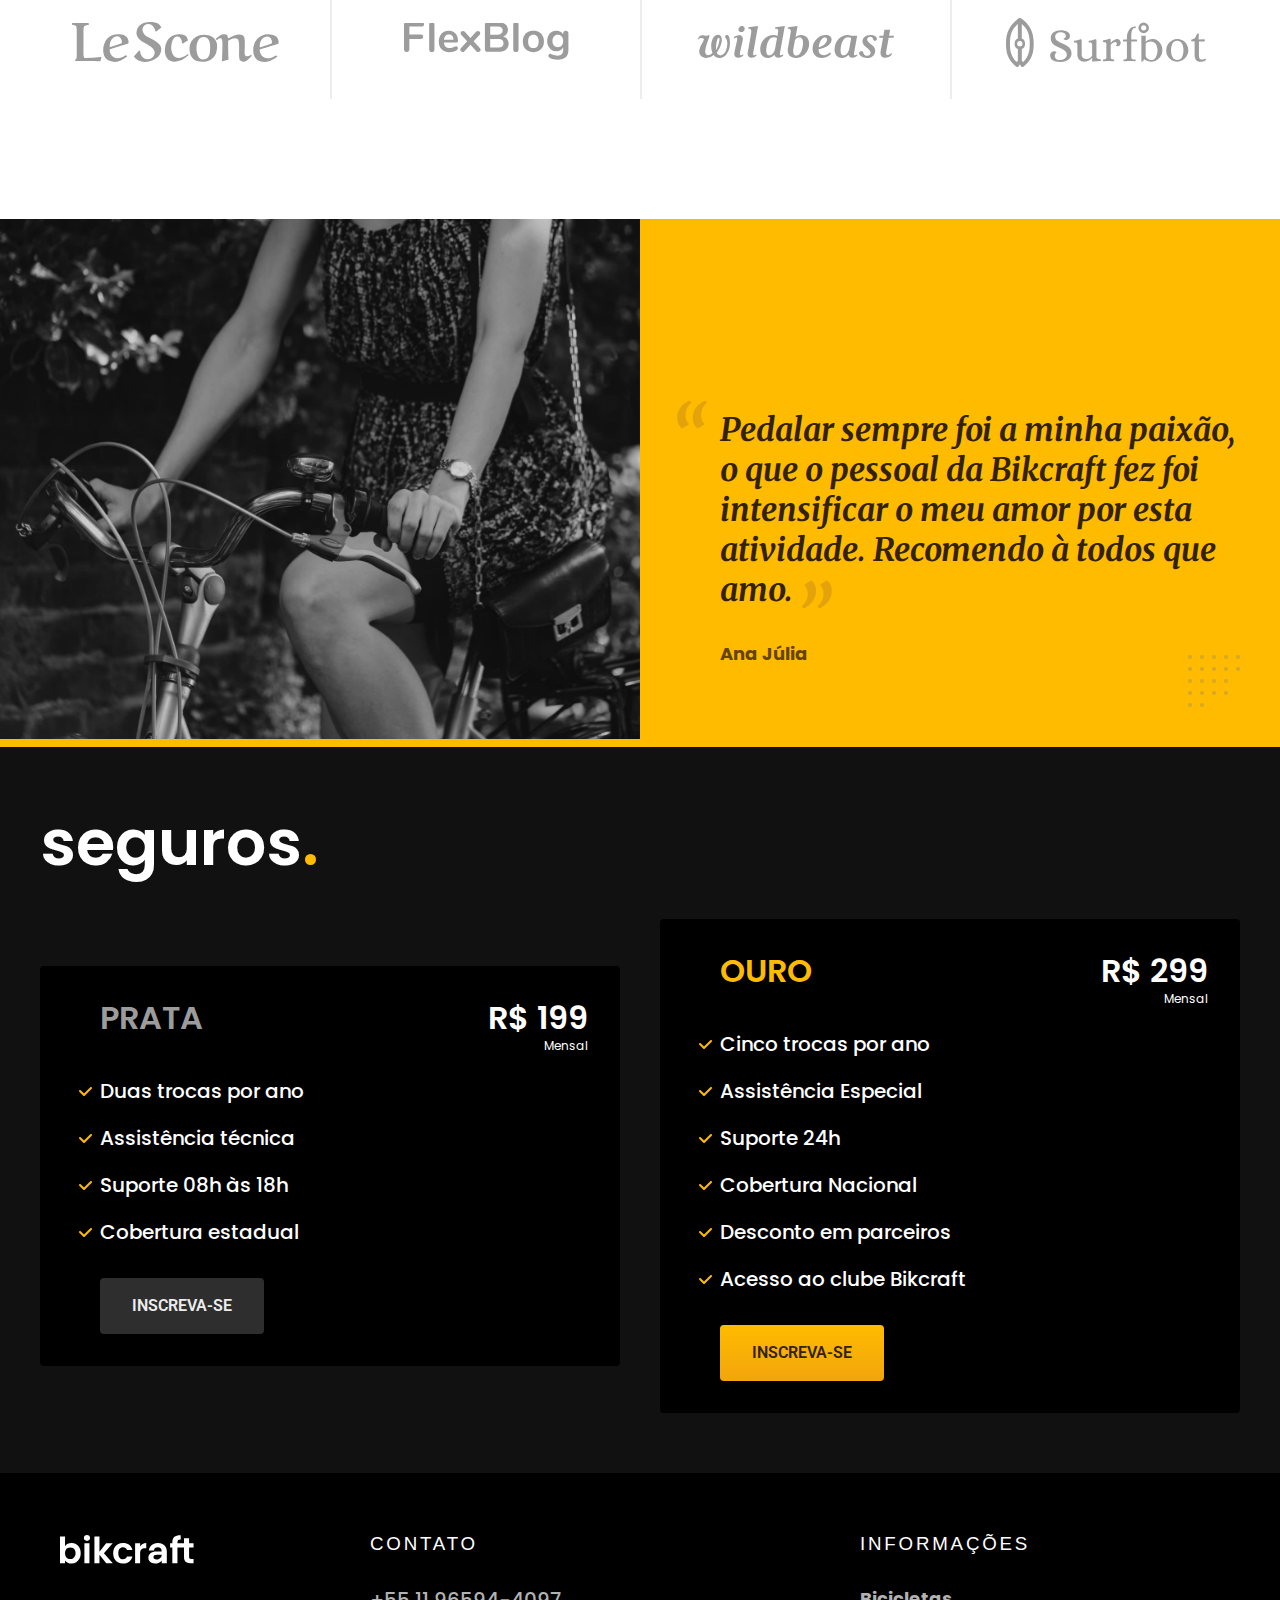
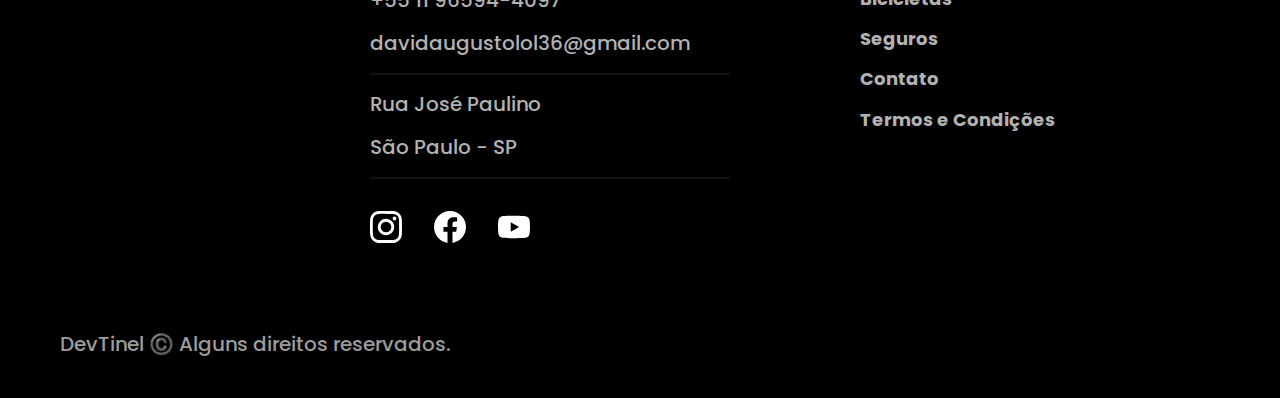
==== commit cb1532a2: "js" ====
--- a/index.html
+++ b/index.html
@@ -250,5 +250,8 @@
         </p>
       </div>    
     </footer>
+
+    <script src="js/script.js"></script>
+
   </body>
 </html>
--- a/css/index.css
+++ b/css/index.css
@@ -33,4 +33,7 @@
 
 /* contato */
 @import './contato/contato.css';
-@import './contato/lojas.css'
+@import './contato/lojas.css';
+
+/*orçamento */
+@import './orcamento/orcamento.css';
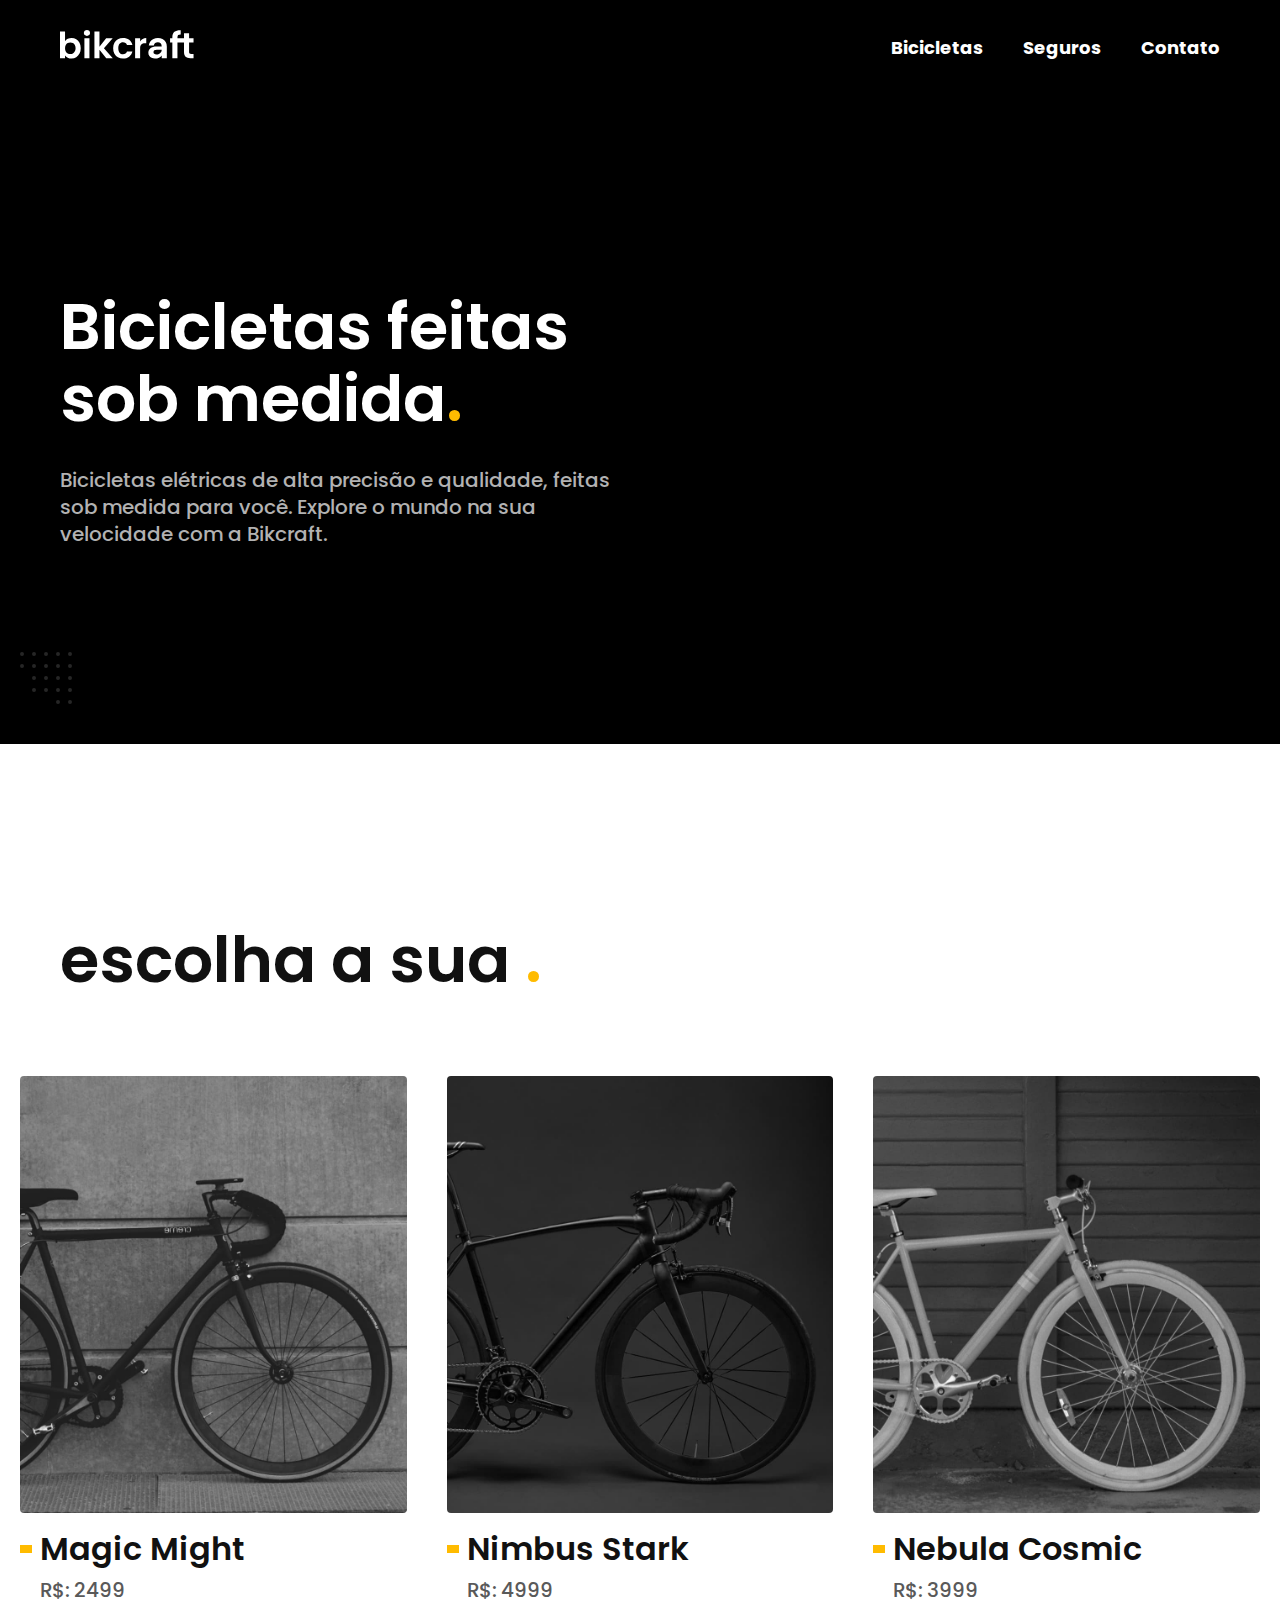
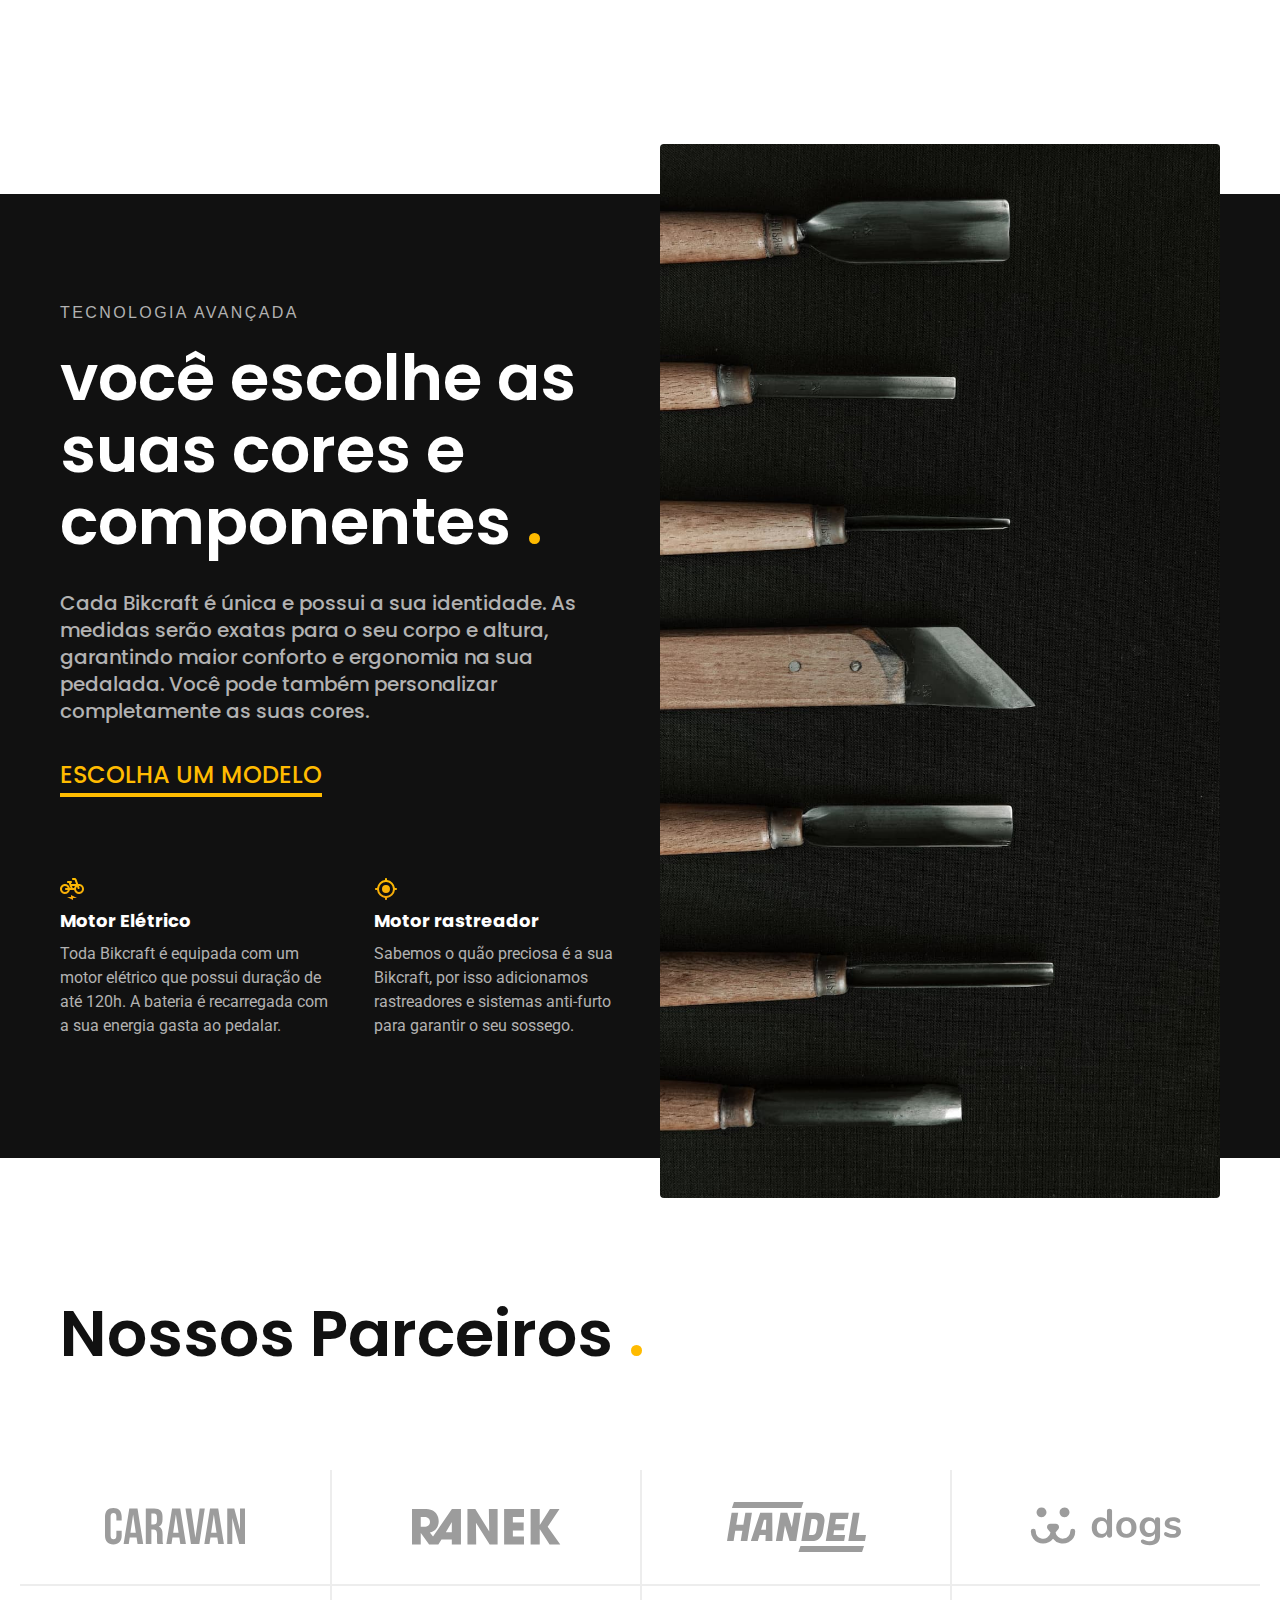
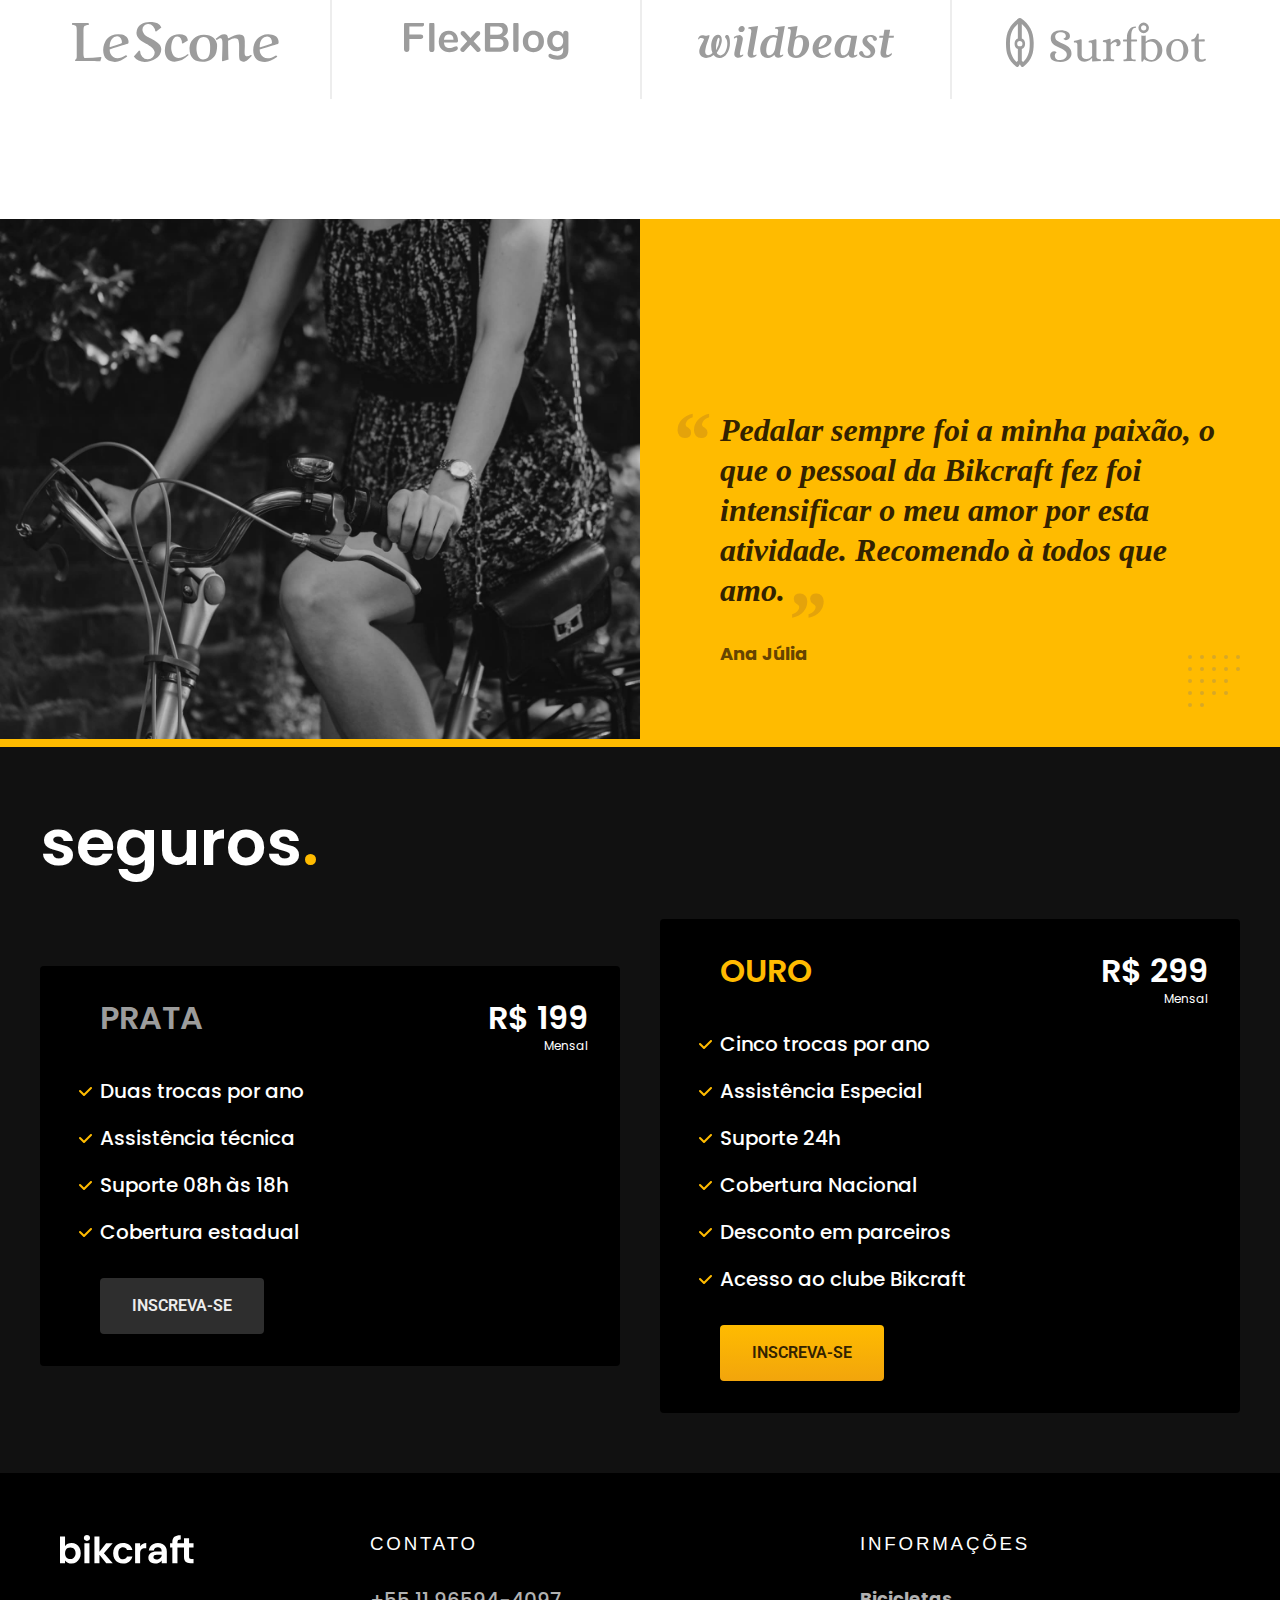
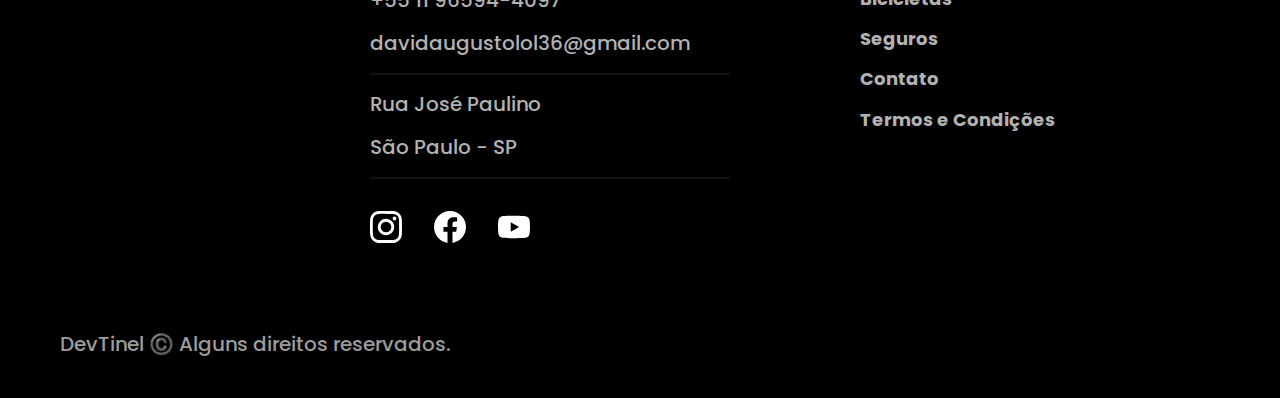
==== commit 2f77d6cc: "otimizacao" ====
--- a/index.html
+++ b/index.html
@@ -1,56 +1,59 @@
-  <!DOCTYPE html>
-  <html lang="pt-BR">
-    <head>
-      <meta charset="UTF-8" />
-      <meta http-equiv="X-UA-Compatible" content="IE=edge" />
-      <meta
-        name="description"
-        content="Bicicletas elétricas de alta precisão e qualidade, feitas sob medida para você. Explore o mundo na sua velocidade com a Bikcraft."
-      />
-      <meta name="viewport" content="width=device-width, initial-scale=1.0" />
-      <title>Bikcraft - Bicicletas Elétricas</title>
-      <link rel="stylesheet" href="./css/index.css" />
-      <link rel="preconnect" href="https://fonts.googleapis.com" />
-      <link rel="preconnect" href="https://fonts.gstatic.com" crossorigin />
-      <link
-        href="https://fonts.googleapis.com/css2?family=BhuTuka+Expanded+One&family=Fira+Sans:wght@400;700&family=Poppins:wght@400;600&family=Roboto:wght@400;500&family=Sansita+Swashed:wght@500&family=Work+Sans:wght@100&display=swap"
-        rel="stylesheet"
-      />
-      <link rel="preconnect" href="https://fonts.googleapis.com" />
-      <link rel="preconnect" href="https://fonts.gstatic.com" crossorigin />
-      <link
-        href="https://fonts.googleapis.com/css2?family=BhuTuka+Expanded+One&family=Fira+Sans:wght@400;700&family=Merriweather:ital,wght@1,900&family=Poppins:wght@400;600&family=Roboto:wght@400;500&family=Sansita+Swashed:wght@500&family=Work+Sans:wght@100&display=swap"
-        rel="stylesheet"
-      />
-    </head>
-    <body>
-      <header class="header-bg">
-        <div class="header container">
-          <a href="index.html"><img src="img/bikcraft.svg" alt="Bikcraft" /></a>
-          <nav aria-label="primaria">
-            <ul class="header-menu font-1-m cor-0">
-              <li><a href="./bicicletas.html">Bicicletas</a></li>
-              <li><a href="./seguros.html">Seguros</a></li>
-              <li><a href="./contato.html">Contato</a></li>
-            </ul>
-          </nav>
-        </div>
-      </header>
+<!DOCTYPE html>
+<html lang="pt-BR">
+  <head>
+    <meta charset="UTF-8" />
+    <meta http-equiv="X-UA-Compatible" content="IE=edge" />
+    <meta
+      name="description"
+      content="Bicicletas elétricas de alta precisão e qualidade, feitas sob medida para você. Explore o mundo na sua velocidade com a Bikcraft."
+    />
+    <meta name="viewport" content="width=device-width, initial-scale=1.0" />
+    <title>Bikcraft - Bicicletas Elétricas</title>
+    <link rel="icon" href="./favicon.svg" type="image/svg+xml" />
+    <link rel="stylesheet" href="css/style.min.css" />
+    <link rel="preconnect" href="https://fonts.googleapis.com" />
+    <link rel="preconnect" href="https://fonts.gstatic.com" crossorigin />
+    <link rel="stylesheet" href="plugins/simple-anime.css" />
+    <link
+      href="https://fonts.googleapis.com/css2?family=BhuTuka+Expanded+One&family=Fira+Sans:wght@400;700&family=Poppins:wght@400;600&family=Roboto:wght@400;500&family=Sansita+Swashed:wght@500&family=Work+Sans:wght@100&display=swap"
+      rel="stylesheet"
+    />
+   
+    <script>
+      document.documentElement.classList.add("js");
+    </script>
+  </head>
+  <body>
+    <header class="header-bg">
+      <div class="header container">
+        <a href="index.html"><img src="img/bikcraft.svg" alt="Bikcraft" /></a>
+        <nav aria-label="primaria">
+          <ul class="header-menu font-1-m cor-0">
+            <li><a href="./bicicletas.html">Bicicletas</a></li>
+            <li><a href="./seguros.html">Seguros</a></li>
+            <li><a href="./contato.html">Contato</a></li>
+          </ul>
+        </nav>
+      </div>
+    </header>
 
     <main class="introducao-bg">
       <div class="introducao container">
         <div class="introducao-conteudo">
-          <h1 class="font-1-xxl cor-0">
+          <h1 data-anime="500" class="font-1-xxl fadeInDown cor-0">
             Bicicletas feitas sob medida<span class="cor-p1">.</span>
           </h1>
-          <p class="font-2-m cor-5">
+          <p data-anime="800" class="fadeInDown font-2-m cor-5">
             Bicicletas elétricas de alta precisão e qualidade, feitas sob medida
             para você. Explore o mundo na sua velocidade com a Bikcraft.
           </p>
-          <a class="botao" href="./bicicletas.html">Escolha a sua</a>
+          <a data-anime="1000" class="botao fadeInDown" href="./bicicletas.html"
+            >Escolha a sua</a
+          >
         </div>
         <div>
           <img
+            data-anime="1000"
             src="./img/fotos/introducao.jpg"
             alt="bicicleta elátrica preta"
           />
@@ -172,7 +175,7 @@
     <article class="seguros-bg">
       <div class="seguros container">
         <h2 class="font-1-xxl cor-0">seguros<span class="cor-p1">.</span></h2>
-        <div class="seguros-item">
+        <div class="seguros-item fadeInLeft" data-anime="400">
           <h3 class="font-1-xl cor-6">PRATA</h3>
           <span class="font-1-xl cor-0"
             >R$ 199 <span class="font-1-xs">Mensal</span></span
@@ -185,7 +188,7 @@
           </ul>
           <a class="botao secundario" href="./orcamento.html">Inscreva-se</a>
         </div>
-        <div class="seguros-item">
+        <div class="seguros-item fadeInRight" data-anime="600">
           <h3 class="font-1-xl cor-p1">OURO</h3>
           <span class="font-1-xl cor-0"
             >R$ 299 <span class="font-1-xs">Mensal</span></span
@@ -232,7 +235,7 @@
             </a>
           </div>
         </div>
-        
+
         <div class="footer-informacoes">
           <h3 class="font-2-l-b cor-0">Informações</h3>
           <nav>
@@ -241,17 +244,16 @@
               <li><a href="./seguros.html">Seguros</a></li>
               <li><a href="./contato.html">Contato</a></li>
               <li><a href="./termos.html">Termos e Condições</a></li>
-              
             </ul>
           </nav>
         </div>
         <p class="font-2-m cor-6 footer-copy">
           DevTinel ©️ Alguns direitos reservados.
         </p>
-      </div>    
+      </div>
     </footer>
 
+    <script src="plugins/simple-anime.js"></script>
     <script src="js/script.js"></script>
-
   </body>
 </html>
--- a/css/style.min.css
+++ b/css/style.min.css
@@ -0,0 +1 @@
+body{font-family:Arial,Helvetica,sans-serif;margin:0;color:#111}ul{margin:0;padding:0;list-style:none}blockquote,dd,h1,h2,h3,h4,p,ul{margin:0}a{color:inherit;text-decoration:none}img{max-width:100%;display:block}img[src$=".jpg"]{border-radius:4px}.footer-bg{background-color:var(--cor-12)}.footer{display:grid;grid-template-columns:3fr 5fr 4fr;gap:40px;padding-top:60px;padding-bottom:800px}.footer h3{margin-bottom:32px}.footer-contato ul{margin-bottom:32px}.footer li{margin-bottom:16px}.footer-contato li:nth-child(2n):after{content:"";display:block;max-width:360px;height:2px;background-color:var(--cor-11);margin-top:16px}.footer-redes{display:flex;gap:32px}.footer a:hover{color:var(--cor-0)}.footer-copy{grid-column:1/-1;margin-top:40px}@media(max-width:800px){.footer>img{display:none}.footer{grid-template-columns:1fr 1fr}}@media(max-width:600px){.footer{grid-template-columns:1fr;gap:60px}.footer-copy{margin-top:0}}.header-bg{background-color:var(--cor-12)}.header{display:flex;flex-wrap:wrap;gap:20px;justify-content:space-between;align-items:center;padding-top:20px;padding-bottom:20px}.header-menu{display:flex;flex-wrap:wrap;gap:40px}.header-menu a{position:relative;padding:16px 0;display:inline-block}.header-menu a::after{content:"";display:block;height:2px;width:0;background-color:var(--cor-0);margin-top:4px;position:absolute;transition:.3s}.header-menu a.ativo::after,.header-menu a:hover::after{width:100%}@media (max-width:800px){.header-menu a:hover{background-color:var(--cor-10)}.header-menu a{background-color:var(--cor-11);padding:12px 16px;border-radius:4px}.header-menu{gap:20px}.header a::after{display:none}}@media (max-width:600px){.header-menu{gap:12px}.header-menu a{padding:8px 12px;font-size:14px}}.font-1-xs{font:400 0.75rem/1.35 Poppins,sans-serif}.font-2-xs{font:400 0.875rem/1.42 Roboto,sans-serif}.font-1-s{font:400 1rem/1.5 Poppins,sans-serif}.font-2-s{font:400 1rem/1.5 Roboto,sans-serif}.font-1-m,.font-1-m-b{font:bold 1.125rem/1.35 Poppins,sans-serif}.font-2-m{font:500 1.25rem/1.35 Poppins,sans-serif}.font-1-l{font:400 4rem/1.125 Poppins,sans-serif}.font-2-l{font:400 4rem/1.125 Roboto,sans-serif}.font-2-l-b{font-weight:500;letter-spacing:.15em;text-transform:uppercase}.font-1-xl{font:600 2rem/1.25 Poppins,san-serif}.font-2-xl{font:500 4rem/1.125 Roboto,san-serif}.font-1-xxl{font:600 4rem/1.125 Poppins,san-serif}@media (max-width:1200px){.font-1-xxl{font-size:3rem}.font-2-l,.font-2-l-b{font-size:1.25rem}}@media(max-width:800px){.font-1-xxl{font-size:2rem}.font-1-xxl{font-size:1.5rem}}.container{max-width:1200px;padding-left:20px;box-sizing:border-box;padding-right:20px;padding-bottom:40px;margin-right:auto;margin-left:auto}.botao{display:inline-block;background:linear-gradient(#fb0,#f2a50c);border-radius:4px;box-shadow:0 1px 2px rgba(0,0,0,.1);text-transform:uppercase;color:var(--cor-p5);font:600 1rem/1.5 Roboto,sans-serif;max-width:max-content;padding:16px 32px;border:none;cursor:pointer}.botao.secundario{background:var(--cor-10);color:var(--cor-2)}.botao.secundario:hover{background:var(--cor-9)}.botao.seta{display:flex;align-items:center}.botao.seta:hover::after{transform:translateX(4px);transition:.2s}.botao.seta::after{content:"";display:inline-block;width:18px;height:10px;margin-left:12px;background:url("../img/icones/seta.svg")}.botao:hover{background:linear-gradient(#ffb60d,#e59317)}@media (max-width:600px){.botao{padding:12px 16px;font-size:16px}}.link{display:inline-block;color:var(--cor-p1);font:500 1.5rem/1.5 Poppins,sans-serif;text-transform:uppercase}.link::after{content:"";display:block;width:100%;height:4px;background-color:currentColor}.link:hover{color:var(--cor-0)}.titulo-bg{background-color:var(--cor-11);padding-top:60px;padding-bottom:60px}.titulo{background:url('../img/dec/top-right.svg') no-repeat top right 20px}.titulo p{margin-bottom:4px}@media(max-width:800px){.titulo-bg{padding-top:40px;padding-bottom:40px}.titulo p{font-size:1rem;text-transform:lowercase;font-weight:400}}@media(max-width:600px){.form{grid-template-columns:1fr}.form .col-2{grid-column:1}}:root{--cor-0:#fff;--cor-1:#f7f7f7;--cor-2:#ededed;--cor-3:#dedede;--cor-4:#ccc;--cor-5:#b2b2b2;--cor-6:#9c9c9c;--cor-7:#717171;--cor-8:#595959;--cor-9:#404040;--cor-10:#2e2e2e;--cor-12:#000;--cor-11:#111;--cor-12:#000;--cor-p1:#ffbb00;--cor-p2:#E4A30B;--cor-p3:#a66f00;--cor-p4:#664400;--cor-p5:#332200}.cor-0{color:var(--cor-0)}.cor-1{color:var(--cor-1)}.cor-2{color:var(--cor-2)}.cor-3{color:var(--cor-3)}.cor-4{color:var(--cor-4)}.cor-5{color:var(--cor-5)}.cor-6{color:var(--cor-6)}.cor-7{color:var(--cor-7)}.cor-8{color:var(--cor-8)}.cor-9{color:var(--cor-9)}.cor-10{color:var(--cor-10)}.cor-11{color:var(--cor-11)}.cor-12{color:var(--cor-12)}.cor-p1{color:var(--cor-p1)}.cor-p2{color:var(--cor-p2)}.cor-p3{color:var(--cor-p3)}.cor-p4{color:var(--cor-p4)}.cor-p5{color:var(--cor-p5)}.form{display:grid;grid-template-columns:1fr 1fr;gap:20px}.form label{display:block;font:400 1rem/1.5 Poppins,sans-serif;margin-bottom:4px}.form input[type=email],.form input[type=text],.form textarea{font:400 1rem/1.5 Roboto,sans-serif;background-color:var(--cor-1);border:1px solid var(--cor-2);padding:12px;border-radius:4px;width:100%;box-sizing:border-box}.form input[type=email]:focus,.form input[type=text]:focus,.form textarea:focus{outline:0;border-color:var(--cor-p1);background:var(--cor-0);box-shadow:0 0 0 2px #fea}.form .col-2{grid-column:span 2}.bicicletas-lista{padding-top:60px;padding-bottom:120px}.bicicletas-lista-items{margin:0 auto;display:flex;gap:40px;padding:0 20px 20px 20px;max-width:1400px;overflow-x:auto}#bicicleta .bicicletas-lista-items ul{padding:0 0 20px 0}.bicicletas-lista-items li{min-width:280px;overflow:hidden}.bicicletas-lista h2{margin-bottom:40px}.bicicletas-lista a{display:block}.bicicletas-lista img{margin-bottom:16px}.bicicletas-lista h3{margin-bottom:8px;display:flex;align-items:center}.bicicletas-lista h3::before{content:"";height:8px;width:12px;display:inline-block;background-color:var(--cor-p1);margin-right:8px;transition:.2s}.bicicletas-lista a:hover ::before{width:24px}.bicicletas-lista-items ul span{padding-left:20px}@media (max-width:800px){.bicicletas-lista{padding-bottom:60px}.bicicletas-lista-items{gap:20px}}.introducao-bg{background:var(--cor-12) url('../img/dec/bottom-left.svg') no-repeat bottom 160px left 20px;box-shadow:inset 0 -120px var(--cor-0)}.introducao{display:grid;grid-template-columns:1fr 1fr;gap:0 40px}.introducao-conteudo{align-self:end;padding-bottom:200px}.introducao img{height:100%;object-fit:cover;border-radius:4px;width:100%}.introducao h1{margin-bottom:32px}.introducao p{margin-bottom:20px}@media (max-width:800px){.introducao{grid-template-columns:1fr;gap:32px}.introducao-bg{background-color:var(--cor-11);padding-top:40px;box-shadow:inset 0 -60px var(--cor-0)}.introducao img{height:300px;width:100%}.introducao-conteudo{padding-bottom:0}.introducao h1{margin-bottom:16px}}.tecnologia-bg{background-color:var(--cor-11);box-shadow:inset 0 50px var(--cor-0),inset 0 -80px var(--cor-0)}.tecnologia{display:grid;grid-template-columns:1fr 1fr;gap:40px}.tecnologia-imagem img{height:100%;width:100%;object-fit:cover;object-position:left}.tecnologia-conteudo{padding-top:160px;padding-bottom:160px}.tecnologia-conteudo>span{margin-bottom:20px;display:block}.tecnologia-conteudo h2{margin-bottom:32px;display:block}.tecnologia-conteudo>p{margin-bottom:32px;display:block}.tecnologia a{margin-bottom:80px}.tecnologia-vantagens{display:flex;gap:40px}.tecnologia-vantagens h3{margin-bottom:8px;width:max-content}.tecnologia-vantagens img{width:24px;margin-bottom:8px}@media(max-width:800px){.tecnologia-bg{box-shadow:initial}.tecnologia{display:grid;grid-template-columns:1fr}.tecnologia-conteudo{padding-top:60px;padding-bottom:60px}.tecnologia-imagem{display:none}.tecnologia a{margin-bottom:60px}}@media(max-width:600px){.tecnologia-vantagens{flex-direction:column}}.parceiros{padding-top:60px;padding-bottom:120px}.parceiros h2{margin-bottom:60px}.parceiros ul{max-width:1400px;margin:0 auto;padding:0 20px;display:grid;grid-template-columns:repeat(4,1fr)}.parceiros li{padding:32px;border-left:2px solid var(--cor-2);display:flex}.parceiros img{margin:auto}.parceiros li:first-child,.parceiros li:nth-child(5){border-left:none}.parceiros li:nth-child(n+5){border-top:2px solid var(--cor-2)}@media(max-width:800px){.parceiros{padding-bottom:60px}.parceiros h2{margin-bottom:20px}.parceiros ul{grid-template-columns:repeat(2,1fr)}.parceiros li:nth-child(n+6){border-top:2px solid var(--cor-2)}.parceiros li:nth-child(odd){border-left:none}.parceiros li{padding:20px;display:flex}}.depoimento{display:grid;grid-template-columns:1fr 1fr;background-color:var(--cor-p1);overflow-x:hidden}.depoimento img{width:100%;height:100%;object-fit:cover;border-radius:0}.depoimento-conteudo{padding:40px 40px 80px 80px;align-self:end;background:url('../img/dec/bottom-right.svg') no-repeat bottom 40px right 40px}.depoimento-conteudo p{font-family:Merriweather,serif;font-style:italic;font-weight:700;margin-bottom:32px;position:relative;max-width:32ch}.depoimento p::before{content:'“';left:-50px;top:-20px}.depoimento p::after,.depoimento p::before{font-size:5rem;color:var(--cor-p2);position:absolute}.depoimento p::after{content:'”'}@media(min-width:1200px){.depoimento img{max-height:520px}}@media(max-width:800px){.depoimento{grid-template-columns:1fr;text-align:center}.depoimento img{max-height:200px}.depoimento-conteudo{padding:40px 20px;margin:auto}}.termos h2{font-weight:600;margin-bottom:20px}.termos{padding-top:80px;padding-bottom:80px}.termos p{margin-bottom:24px;max-width:75ch}.termos p+h2{margin-top:40px}.bicicletas-bg{background:linear-gradient(to right,var(--cor-0) 30%,var(--cor-11) 0)}.bicicletas{display:grid;grid-template-columns:1fr 1fr;gap:40px;padding:60px 0;background:url('../img/dec/top-right.svg') no-repeat top 40px right 20px}.bicicletas-imagem{display:grid}.bicicletas-imagem img{grid-area:1/1}.bicicletas-imagem span{grid-area:1/1;place-self:start end;margin-top:20px;background-color:var(--cor-12);padding:8px 16px 8px 8px;display:inline-block;border-radius:4px 0 0 4px}.bicicletas-conteudo{align-content:start;display:grid;grid-template-columns:1fr auto;align-content:start}.bicicletas h2,.bicicletas p{grid-column:1/-1}.bicicletas h2{margin-bottom:20px}.bicicletas h2::before{content:"";display:block;width:12px;height:8px;background-color:var(--cor-p1);margin-bottom:8px}.bicicletas p{margin-bottom:32px}.bicicletas a{place-self:end}.bicicletas li{display:flex;align-items:center}.bicicletas-conteudo img{width:24px;margin-right:8px}.bicicletas ul{display:grid;gap:16px}@media(max-width:800px){.bicicletas{grid-template-columns:1fr;gap:20px;padding-top:40px;padding-bottom:40px}.bicicletas-conteudo{margin-left:20px}.bicicletas a{margin-right:20px}.bicicletas-bg{background:linear-gradient(to right,var(--cor-11) 30%,var(--cor-11) 0)}}@media(max-width:600px){.bicicletas-conteudo{grid-template-columns:1fr;margin-left:20px}.bicicletas ul{font-size:1rem;grid-template-columns:1fr 1fr;margin-bottom:32px}.bicicletas a{place-self:start}}.bicicleta{display:grid;grid-template-columns:1fr 1fr;align-items:flex-start;gap:40px;padding-top:60px;padding-bottom:60px}.bicicleta-imagens{display:flex;flex-wrap:wrap;gap:20px}.bicicleta-imagens img{flex:1;min-width:200px}.bicicleta-imagens img:first-child{min-width:100%}.bicicleta-conteudo>p{margin-bottom:32px}.bicicleta-comprar{display:grid;grid-template-columns:max-content auto;align-items:center;gap:8px 12px;margin-bottom:40px}.bicicleta-comprar a{grid-row:span 2}.bicicleta-comprar span{display:flex;background-color:var(--cor-12);padding:4px 8px;border-radius:4px;width:max-content;gap:8px}.bicicleta-conteudo h2{text-transform:uppercase;letter-spacing:.015em;margin-bottom:12px}.bicicleta-ficha,.bicicleta-informacoes{padding:32px;background-color:var(--cor-12);border-radius:4px}.bicicleta-informacoes{margin-bottom:40px;display:grid;grid-template-columns:1fr 1fr;gap:32px}.bicicleta-informacoes img{width:24px;margin-bottom:8px}.bicicleta-ficha li{padding:10px 0;display:flex;justify-content:space-between;border-bottom:1px solid var(--cor-p1)}.bicicleta-ficha li:last-child{border-bottom:none}.bicicleta-ficha span{color:var(--cor-6)}@media(max-width:800px){.bicicleta{grid-template-columns:1fr;padding-top:40px;padding-bottom:40px}.bicicleta-imagens{grid-row:2}#bicicleta .titulo p{text-transform:uppercase}}@media(max-width:400px){.bicicleta-comprar,.bicicleta-informacoes{grid-template-columns:1fr}}.seguro-bg{background-color:var(--cor-11);box-shadow:inset 0 120px var(--cor-0),inset 0 -120px var(--cor-12)}.seguro{display:grid;grid-template-columns:1fr 1fr;gap:40px}.seguro-imagem img{width:100%;height:100%;object-fit:cover}.seguro-conteudo{padding-top:180px;padding-bottom:180px}.seguro h2{margin-bottom:32px}.seguro p{margin-bottom:20px}@media(max-width:800px){.seguro{grid-template-columns:1fr}.seguro-conteudo{grid-row:1;padding-top:40px;padding-bottom:0}.seguro-bg{box-shadow:inset 0 60px var(--cor-12)}}.seguros-bg{background-color:var(--cor-11)}.seguros{padding:60px 0;display:grid;grid-template-columns:1fr 1fr;gap:40px;align-items:center}.seguros-bg h1{padding-top:20px}.seguros h2{grid-column:1/-1}.seguros-item{background:var(--cor-12);padding:32px 32px 32px 60px;display:grid;grid-template-columns:1fr auto;border-radius:4px}.seguros-item h3{margin-bottom:40px}.seguros-item span{grid-column:2;display:block;text-align:right}.seguros-item ul{grid-column:1/-1;margin-bottom:32px}.seguros-item li+li{margin-top:20px}.seguros-item li{display:flex;position:relative;align-items:center}.seguros-item li::before{content:"";display:inline-block;position:absolute;left:-21px;width:13px;height:9px;background-image:url('../img/icones/lista.svg')}.seguros-item a{grid-column:1/-1}@media(max-width:800px){.seguros{grid-template-columns:1fr}}#seguros .seguros{padding-top:0}.vantagens-bg{background-color:var(--cor-12)}.vantagens{padding-top:120px;padding-bottom:120px}.vantagens h2{margin-bottom:60px}.vantagens ul{display:grid;grid-template-columns:repeat(auto-fit,minmax(280px,max-content));gap:40px 80px}.vantagens h3,img{margin-bottom:8px}@media(max-width:800px){.vantagens{padding-top:60px;padding-bottom:60px}.vantagens h2{margin-bottom:40px}.vantagens ul{gap:20px}}.perguntas{padding-bottom:120px;padding-top:120px}.perguntas h2{margin-bottom:60px}.perguntas dl>div{padding:20px;border-radius:4px}.perguntas dl>div:nth-child(odd){background-color:var(--cor-1)}.perguntas button{display:grid;grid-template-columns:auto 1fr auto;align-items:center;gap:8px;cursor:pointer;border:none;background:0 0;width:100%;text-align:left}.perguntas button::before{content:"";display:inline-block;width:12px;height:8px;background-color:var(--cor-p1)}.perguntas button::after{content:"";display:inline-block;width:14px;height:6px;transform:.15s;background:url("../img/icones/seta-abrir.svg")}.js .perguntas dd{display:none}.js .perguntas dd.ativa{display:block}.perguntas button:hover::after,.perguntas button[aria-expanded=true]::after{transform:rotate(180deg)}.perguntas dd{padding-left:20px;padding-top:20px;max-width:80ch}@media (max-width:800px){.perguntas{padding-top:60px;padding-bottom:60px}.perguntas h2{padding-bottom:40px}}#contato{background:linear-gradient(var(--cor-11) 600px,var(--cor-1) 0)}.contato{display:grid;grid-template-columns:5fr 7fr}.contato-dados,.contato-formulario{padding:60px;box-shadow:0 1px 2px rgba(0,0,0,.1)}.contato-dados{border-radius:5px 0 0 5px;background:var(--cor-12) url('../img/dec/bottom-left.svg') no-repeat bottom 20px left 20px}.contato-formulario{background:url('../img/dec/bottom-right.svg') no-repeat bottom 20px right 20px;border-radius:0 5px 5px 0;background-color:var(--cor-0)}.contato-dados h2{margin-bottom:60px}.contato-endereco{line-height:2rem;margin-bottom:32px;padding-left:28px;background:url("../img/icones/local.svg") no-repeat 0 2px}.contato-endereco p{margin-bottom:8px}.contato-meios a{display:block;max-width:max-content;margin-bottom:8px;padding-left:28px}.contato-meios a:first-child{background:url("../img/icones/email.svg") no-repeat 0 2px}.contato-meios a:hover{color:var(--cor-0)}.contato-meios a:nth-child(2){margin-bottom:32px}.contato-meios a:nth-child(3){background:url("../img/icones/telefone.svg") no-repeat 0 2px;margin-bottom:60px}.contato-redes{display:flex;gap:32px;padding-left:28px}@media (max-width:800px){.contato{grid-template-columns:1fr}.contato-dados,.contato-formulario{padding:20px}.contato-dados{background:var(--cor-12);border-radius:5px 5px 0 0}.contato-formulario{border-radius:0 0 5px 5px}.contato-dados h2,.contato-meios a:nth-child(3){margin-bottom:32px}.contato-redes{margin-bottom:12px}}.lojas{display:grid;grid-template-columns:1fr 1fr;gap:0 40px;padding-top:120px;padding-bottom:120px}.lojas h2{grid-column:1/-1;margin-bottom:60px}.lojas img{border-radius:4px 4px 0 0}.lojas-item{border-radius:4px;background-color:var(--cor-0);box-shadow:0 1px 2px rgba(0,0,0,.1)}.lojas-conteudo{display:grid;grid-template-columns:1fr 1fr;gap:32px 16px;padding:32px}.lojas-conteudo h3,.tempo{grid-column:1/-1}.lojas-dados{display:gride;gap:8px;border-left:2px solid var(--cor-2);padding-left:12px}.tempo{display:flex;align-items:center;gap:8px}@media(max-width:800px){.lojas{gap:20px;padding-top:60px;padding-bottom:60px}.lojas h2{font-size:2rem;margin-bottom:32px}.lojas-conteudo{grid-template-columns:1fr}}@media(max-width:600px){.lojas{grid-template-columns:1fr}}#orcamento{background:linear-gradient(var(--cor-11) 600px,var(--cor-1) 0)}.orcamento{display:grid;grid-template-columns:5fr 7fr;padding-bottom:120px}.orcamento h2{text-transform:uppercase;position:relative;display:flex;align-items:center}.orcamento h2::before{content:"";display:inline-block;width:4px;height:8px;background-color:var(--cor-p1);position:absolute;left:-12px}.orcamento-dados,.orcamento-produto{padding:60px;box-shadow:0 1px 2px rgba(0,0,0,.1)}.orcamento-produto{border-radius:5px 0 0 5px;background:var(--cor-12) url('../img/dec/bottom-left.svg') no-repeat bottom 20px left 20px;display:grid;grid-template-columns:1fr 1fr;align-content:start;gap:20px}.orcamento-dados{border-radius:0 5px 5px 0;background:var(--cor-0) url('../img/dec/bottom-right.svg') no-repeat bottom 20px right 20px}.orcamento-produto label:hover{background-color:var(--cor-9)}.orcamento-produto input:focus+label{border:1px solid var(--cor-12);box-shadow:0 0 0 2px var(--cor-p1)}.orcamento-produto label{color:var(--cor-4);background-color:var(--cor-10);padding:12px 16px;border-radius:4px;font:400 1rem/1.5 Poppins,sans-serif;cursor:pointer;display:grid;grid-template-columns:auto 1fr auto;align-items:center;border:1px solid var(--cor-10)}.orcamento-produto label::before{content:"";display:inline-block;width:12px;box-sizing:border-box;height:12px;border:1px solid var(--cor-6);border-radius:50%;margin-right:8px}.orcamento-produto span{display:none}.orcamento-produto input:checked+label span{display:inline-block}.orcamento-conteudo{display:none}.orcamento-conteudo h2,.orcamento-dados h2:nth-last-of-type(n+2){margin-top:20px}.orcamento-produto input:checked+label::before{border-color:var(--cor-7);box-shadow:inset 0 0 0 3px var(--cor-0),inset 0 0 0 5px var(--cor-7)}.orcamento-produto input:checked+label{background-color:var(--cor-0);color:var(--cor-11)}.orcamento-produto input{opacity:0;position:absolute;pointer-events:none}.orcamento-produto>label{grid-column:initial}.orcamento-produto>*{grid-column:1/-1}#bikcraft:checked~#orcamento-bikcraft,#seguro:checked~#orcamento-seguro{display:grid;gap:20px}.orcamento-detalhes{display:none;background-color:var(--cor-0);padding:20px;grid-template-columns:1fr 1fr;border-radius:4px;align-items:center}.orcamento-detalhes ul li{display:flex;align-items:center}.orcamento-detalhes li img{box-sizing:border-box;width:16px;padding-top:8px;margin-right:8px}.orcamento-produto input:checked+label+.orcamento-detalhes{display:grid}@media (max-width:1200px){.orcamento-dados,.orcamento-produto{padding:32px}}@media (max-width:800px){.orcamento{grid-template-columns:1fr}.orcamento-produto{border-radius:5px 5px 0 0;background:var(--cor-12)}.orcamento-dados{border:0 0 5px 5px;grid-template-columns:1fr}}@media(max-width:600px){.orcamento-dados .drop{grid-column:span 2}}@media (max-width:400px){.orcamento-produto{grid-template-columns:1fr}}--- a/plugins/simple-anime.css
+++ b/plugins/simple-anime.css
@@ -0,0 +1,17 @@
+.js [data-anime] {
+  opacity: 0;
+}
+.js .fadeInRight {
+  transform: translate3d(20px, 0, 0);
+}
+.js .fadeInLeft {
+  transform: translate3d(-20px, 0, 0);
+}
+.js .fadeInDown {
+  transform: translate3d(0, -20px, 0);
+}
+.js .anime {
+  opacity: 1;
+  transform: none;
+  transition: transform 0.8s, opacity 0.8s;
+}
